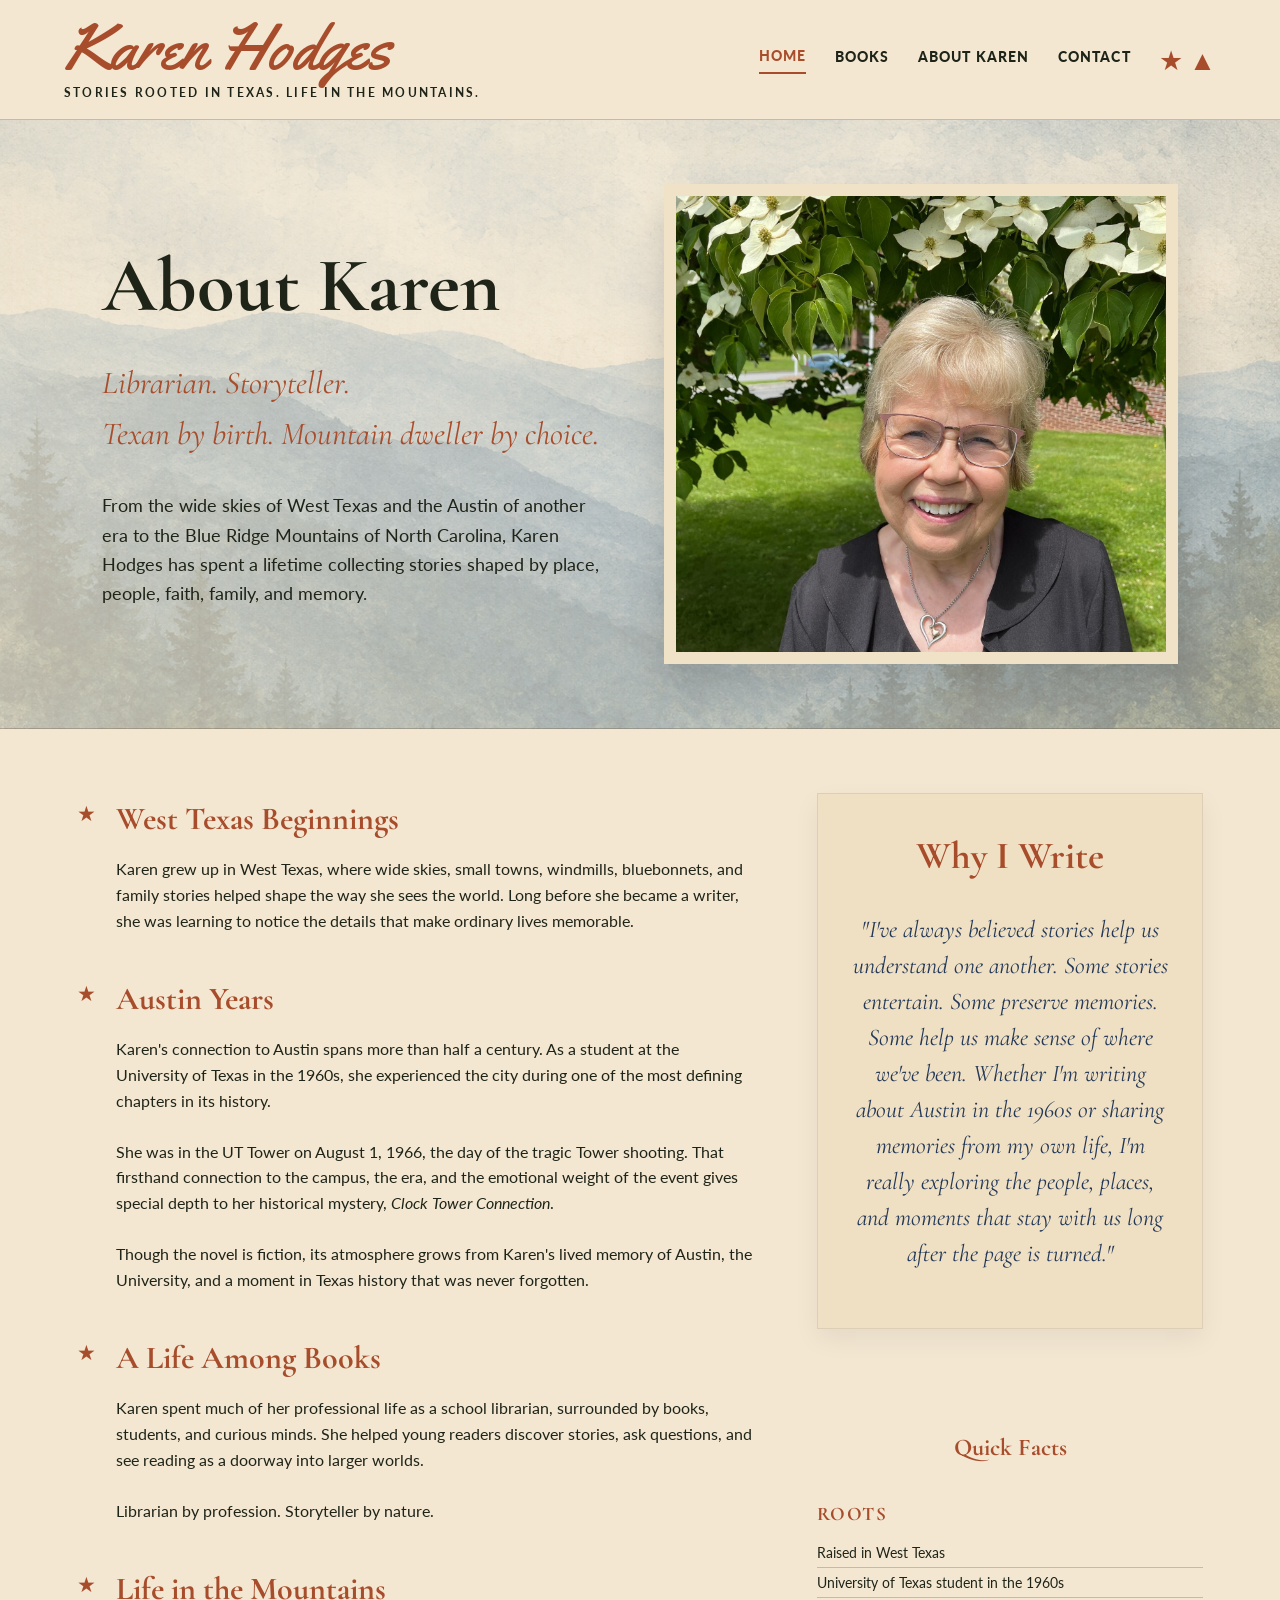
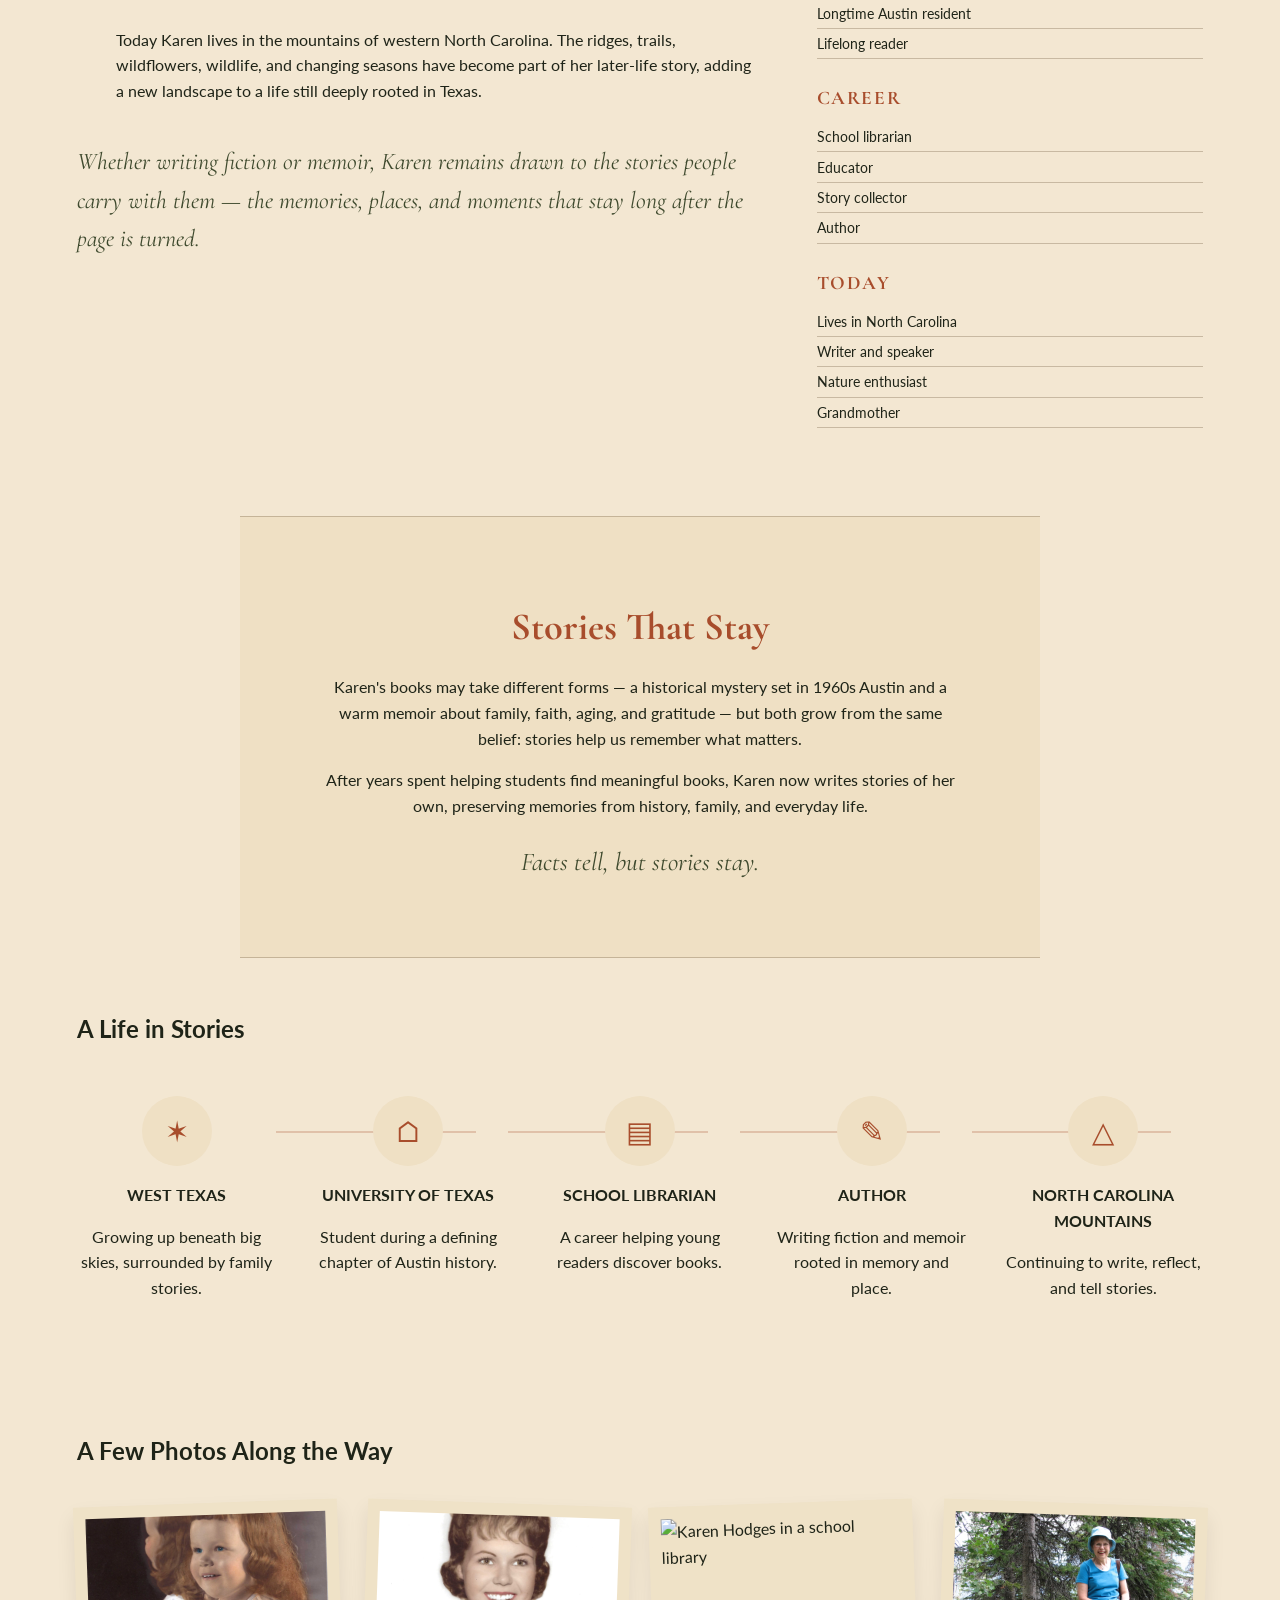
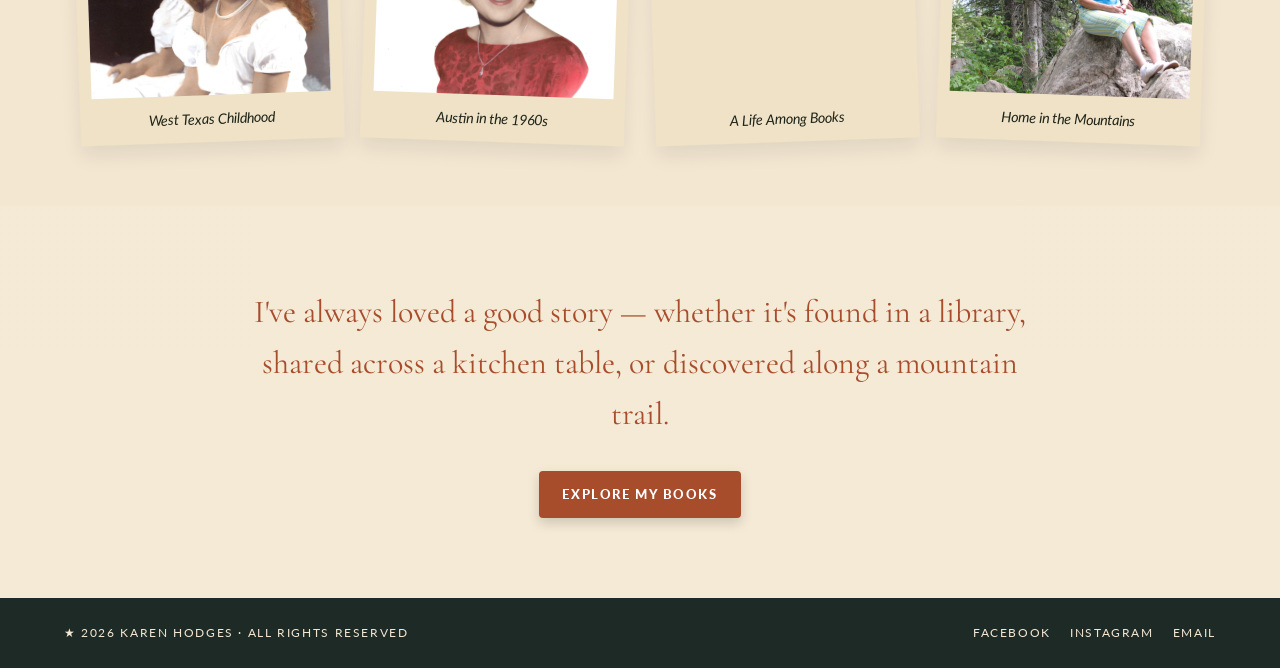
==== About/about.html @ f4497d80 "AddedBooksandWriting" ====
<!DOCTYPE html>
<html lang="en">
<head>
  <meta charset="UTF-8" />
  <meta name="viewport" content="width=device-width, initial-scale=1.0" />
  <title>About Karen | Karen Hodges</title>
  <link rel="stylesheet" href="../css/style.css">
</head>

<body>

  <header class="site-header">
    <div class="brand">
      <a href="../index.html" class="logo">Karen Hodges</a>
      <p class="tagline">Stories rooted in Texas. Life in the mountains.</p>
    </div>


  <button
    class="menu-toggle"
    aria-label="Toggle navigation"
    aria-expanded="false"
  >
    ☰
  </button>

    <nav class="main-nav">
      <a href="https://aikipezman-pixel.github.io/KarenHodgesSite/" class="active">Home</a>
      <a href="#books">Books</a>
      <a href="#about">About Karen</a>
      <a href="#contact">Contact</a>
    

    <div class="header-mark">
      <span class="texas">★</span>
      <span class="mountain">▲</span>
    </div>
    </nav>
  </header>

  <main>

    <!-- HERO -->
    <section class="bio-hero">
      <div class="bio-hero__text">
        <h1>About Karen</h1>
        <p class="bio-hero__subtitle">
          Librarian. Storyteller.<br />
          Texan by birth. Mountain dweller by choice.
        </p>
        <div class="small-rule"></div>
        <p>
          From the wide skies of West Texas and the Austin of another era
          to the Blue Ridge Mountains of North Carolina, Karen Hodges has
          spent a lifetime collecting stories shaped by place, people,
          faith, family, and memory.
        </p>
      </div>

      <img class="bio-hero__image" src="../Assets/KarenHodges.jpg" alt="Karen Hodges smiling in front of white dogwood blossoms" />
    </section>

    <!-- BIO MAIN -->
    <section class="bio-main">

      <div class="bio-story">

        <div class="bio-entry">
          <div class="bio-star">★</div>
          <div>
            <h2>West Texas Beginnings</h2>
            <p>
              Karen grew up in West Texas, where wide skies, small towns,
              windmills, bluebonnets, and family stories helped shape the way
              she sees the world. Long before she became a writer, she was
              learning to notice the details that make ordinary lives memorable.
            </p>
          </div>
        </div>

        <div class="bio-entry">
          <div class="bio-star">★</div>
          <div>
            <h2>Austin Years</h2>
            <p>
              Karen's connection to Austin spans more than half a century.
              As a student at the University of Texas in the 1960s, she
              experienced the city during one of the most defining chapters
              in its history.
            </p>
            <br>
            <p>
              She was in the UT Tower on August 1, 1966, the day of the
              tragic Tower shooting. That firsthand connection to the campus,
              the era, and the emotional weight of the event gives special
              depth to her historical mystery, <em>Clock Tower Connection</em>.
            </p>
            <br />
            <p>
              Though the novel is fiction, its atmosphere grows from Karen's
              lived memory of Austin, the University, and a moment in Texas
              history that was never forgotten.
            </p>
          </div>
        </div>

        <div class="bio-entry">
          <div class="bio-star">★</div>
          <div>
            <h2>A Life Among Books</h2>
            <p>
              Karen spent much of her professional life as a school librarian,
              surrounded by books, students, and curious minds. She helped
              young readers discover stories, ask questions, and see reading
              as a doorway into larger worlds.
            </p>
            <br />
            <p>
              Librarian by profession. Storyteller by nature.
            </p>
          </div>
        </div>

        <div class="bio-entry">
          <div class="bio-star">★</div>
          <div>
            <h2>Life in the Mountains</h2>
            <p>
              Today Karen lives in the mountains of western North Carolina.
              The ridges, trails, wildflowers, wildlife, and changing seasons
              have become part of her later-life story, adding a new landscape
              to a life still deeply rooted in Texas.
            </p>
          </div>
        </div>

        <p class="bio-closing">
          Whether writing fiction or memoir, Karen remains drawn to the
          stories people carry with them — the memories, places, and moments
          that stay long after the page is turned.
        </p>

      </div>

      <aside class="about-sidebar">

        <section class="why-write">
          <h2>Why I Write</h2>
          <blockquote>
            <p>
              "I've always believed stories help us understand one another.
              Some stories entertain. Some preserve memories. Some help us
              make sense of where we've been. Whether I'm writing about
              Austin in the 1960s or sharing memories from my own life,
              I'm really exploring the people, places, and moments that
              stay with us long after the page is turned."
            </p>
          </blockquote>
        </section>

        <section class="quick-facts">
          <h2>Quick Facts</h2>

          <div class="fact-group">
            <h3>Roots</h3>
            <ul>
              <li>Raised in West Texas</li>
              <li>University of Texas student in the 1960s</li>
              <li>Longtime Austin resident</li>
              <li>Lifelong reader</li>
            </ul>
          </div>

          <div class="fact-group">
            <h3>Career</h3>
            <ul>
              <li>School librarian</li>
              <li>Educator</li>
              <li>Story collector</li>
              <li>Author</li>
            </ul>
          </div>

          <div class="fact-group">
            <h3>Today</h3>
            <ul>
              <li>Lives in North Carolina</li>
              <li>Writer and speaker</li>
              <li>Nature enthusiast</li>
              <li>Grandmother</li>
            </ul>
          </div>
        </section>

      </aside>

    </section>

    <!-- STORIES THAT STAY -->
    <section class="stories-stay">
      <h2>Stories That Stay</h2>
      <p>
        Karen's books may take different forms — a historical mystery set
        in 1960s Austin and a warm memoir about family, faith, aging, and
        gratitude — but both grow from the same belief: stories help us
        remember what matters.
      </p>
      <p>
        After years spent helping students find meaningful books, Karen now
        writes stories of her own, preserving memories from history, family,
        and everyday life.
      </p>
      <p class="signature-quote">Facts tell, but stories stay.</p>
    </section>

    <!-- TIMELINE -->
    <section class="timeline">
      <h2>A Life in Stories</h2>

      <div class="timeline-grid">

        <article class="timeline-item">
          <div class="timeline-icon">✶</div>
          <h3>West Texas</h3>
          <p>Growing up beneath big skies, surrounded by family stories.</p>
        </article>

        <article class="timeline-item">
          <div class="timeline-icon">⌂</div>
          <h3>University of Texas</h3>
          <p>Student during a defining chapter of Austin history.</p>
        </article>

        <article class="timeline-item">
          <div class="timeline-icon">▤</div>
          <h3>School Librarian</h3>
          <p>A career helping young readers discover books.</p>
        </article>

        <article class="timeline-item">
          <div class="timeline-icon">✎</div>
          <h3>Author</h3>
          <p>Writing fiction and memoir rooted in memory and place.</p>
        </article>

        <article class="timeline-item">
          <div class="timeline-icon">△</div>
          <h3>North Carolina Mountains</h3>
          <p>Continuing to write, reflect, and tell stories.</p>
        </article>

      </div>
    </section>

    <!-- PHOTO GALLERY -->
    <section class="photo-strip">
      <h2>A Few Photos Along the Way</h2>

      <div class="photo-grid">

        <figure>
          <img src="../Assets/Karen_as_a_Toddler_around_3.jpg" alt="Karen Hodges as a child in Texas" />
          <figcaption>West Texas Childhood</figcaption>
        </figure>

        <figure>
          <img src="../Assets/Karens_Portrat_around_16_scanned_no_frame.JPG" alt="Karen Hodges during her Austin years" />
          <figcaption>Austin in the 1960s</figcaption>
        </figure>

        <figure>
          <img src="images/karen-library.jpg" alt="Karen Hodges in a school library" />
          <figcaption>A Life Among Books</figcaption>
        </figure>

        <figure>
          <img src="../Assets/Steamboat_07_Gondola_Trail_Karen_2756.JPG" alt="Karen Hodges in the North Carolina mountains" />
          <figcaption>Home in the Mountains</figcaption>
        </figure>

      </div>
    </section>

    <!-- CTA -->
    <section class="bio-cta">
      <p>
        I've always loved a good story — whether it's found in a library,
        shared across a kitchen table, or discovered along a mountain trail.
      </p>
      <a href="../books.html" class="btn btn-rust">Explore My Books</a>
    </section>

  </main>

  <footer class="site-footer">
    <p>★ 2026 Karen Hodges · All Rights Reserved</p>
    <div class="footer-links">
      <a href="#" aria-label="Facebook">Facebook</a>
      <a href="#" aria-label="Instagram">Instagram</a>
      <a href="mailto:hello@example.com" aria-label="Email Karen">Email</a>
    </div>
  </footer>

</body>
</html>
---- css/style.css ----
@import url("https://fonts.googleapis.com/css2?family=Cormorant+Garamond:wght@600;700&family=Lato:wght@400;700;900&family=Yellowtail&display=swap");

:root {
  --cream: #f3e7d2;
  --paper: #efe0c4;
  --ink: #1f2418;
  --rust: #a84d2c;
  --green: #3f4a2e;
  --sage: #c6bea2;
  --blue: #243857;
  --line: rgba(88, 65, 39, 0.28);
}

* {
  box-sizing: border-box;
}

body {
  margin: 0;
  font-family: "Lato", sans-serif;
  color: var(--ink);
  background: var(--cream);
  line-height: 1.6;
}

img {
  max-width: 100%;
  display: block;
}

a {
  color: inherit;
}

.site-header {
  display: flex;
  justify-content: space-between;
  align-items: center;
  gap: 2rem;
  padding: 1rem 5%;
  background: var(--cream);
  border-bottom: 1px solid var(--line);
}

.logo {
  font-family: "Yellowtail", cursive;
  font-size: clamp(2.6rem, 5vw, 4.5rem);
  color: var(--rust);
  text-decoration: none;
  line-height: 1;
}

.brand p {
  margin: 0.2rem 0 0;
  font-size: 0.78rem;
  text-transform: uppercase;
  letter-spacing: 0.18em;
  font-weight: 700;
}

.main-nav {
  display: flex;
  gap: 1.8rem;
  align-items: center;
}

.main-nav a {
  text-decoration: none;
  text-transform: uppercase;
  font-size: 0.86rem;
  font-weight: 900;
  letter-spacing: 0.08em;
  padding-bottom: 0.35rem;
}

.main-nav a:hover,
.main-nav .active {
  color: var(--rust);
  border-bottom: 2px solid var(--rust);
}

.header-mark {
  display: flex;
  align-items: center;
  gap: 0.35rem;
  color: var(--rust);
  font-size: 1.7rem;
}

/* Hero */

.hero {
  display: grid;
  grid-template-columns: 0.85fr 1.35fr;
  align-items: center;
  min-height: 520px;
  padding: 3rem 5%;
  background:
    linear-gradient(90deg, rgba(243, 231, 210, 0.98), rgba(243, 231, 210, 0.35)),
    url("assets/ut-tower.jpg");
  background-size: cover;
  background-position: center;
  border-bottom: 1px solid var(--line);
  overflow: hidden;
}

.hero-text {
  max-width: 560px;
  position: relative;
  z-index: 2;
}

.hero h1 {
  margin: 0 0 1.1rem;
  font-family: "Cormorant Garamond", serif;
  font-size: clamp(3rem, 5.3vw, 5.4rem);
  line-height: 0.95;
  color: var(--blue);
}

.hero h1::after {
  content: "★";
  display: block;
  width: 260px;
  margin-top: 1rem;
  color: var(--rust);
  font-size: 1rem;
  letter-spacing: 1.8rem;
  border-top: 2px solid var(--rust);
}

.hero p {
  max-width: 480px;
  font-size: 1.1rem;
  font-weight: 700;
}

.btn {
  display: inline-block;
  padding: 0.8rem 1.45rem;
  border: 0;
  border-radius: 4px;
  text-decoration: none;
  text-transform: uppercase;
  letter-spacing: 0.12em;
  font-size: 0.82rem;
  font-weight: 900;
  color: #fff;
  cursor: pointer;
  box-shadow: 0 5px 12px rgba(0, 0, 0, 0.16);
}

.btn-rust {
  background: var(--rust);
}

.btn-green {
  background: var(--green);
}

.hero-art {
  position: relative;
  min-height: 420px;
}

.hero-main-img {
  height: 100%;
  object-fit: cover;
  border-radius: 2px;
  opacity: 0.88;
  box-shadow: 0 14px 32px rgba(0, 0, 0, 0.22);
}

.photo-card {
  position: absolute;
  width: 33%;
  border: 8px solid #ead8b8;
  background: #ead8b8;
  box-shadow: 0 16px 26px rgba(0, 0, 0, 0.28);
}

.austin-card {
  right: 8%;
  top: 35%;
  transform: rotate(4deg);
}

.mountain-card {
  right: -2%;
  bottom: -5%;
  transform: rotate(-5deg);
}

/* Books */

.books-section {
  padding: 1.4rem 5% 1.8rem;
  background: rgba(255, 249, 236, 0.7);
}

.section-title {
  display: grid;
  grid-template-columns: 1fr auto 1fr;
  gap: 1rem;
  align-items: center;
  margin-bottom: 1.3rem;
}

.section-title span {
  height: 1px;
  background: var(--line);
}

.section-title h2 {
  margin: 0;
  font-family: "Yellowtail", cursive;
  font-size: clamp(1.9rem, 3vw, 2.8rem);
  font-weight: 400;
  color: var(--blue);
  text-align: center;
}

.books-grid {
  display: grid;
  grid-template-columns: 1fr auto 1fr;
  gap: 3rem;
  align-items: center;
}

.book-card {
  display: grid;
  grid-template-columns: 190px 1fr;
  gap: 2rem;
  align-items: center;
}

.book-cover {
  width: 190px;
  box-shadow: 0 18px 28px rgba(0, 0, 0, 0.3);
}

.book-copy h3,
.about-card h2,
.contact-card h2 {
  margin: 0;
  font-family: "Cormorant Garamond", serif;
  font-size: 2rem;
  line-height: 1;
  color: var(--rust);
  text-transform: uppercase;
}

.subtitle {
  margin: 0.4rem 0 0.7rem;
  text-transform: uppercase;
  letter-spacing: 0.12em;
  font-size: 0.82rem;
  font-weight: 900;
  color: var(--blue);
}

.center-star {
  min-height: 180px;
  display: grid;
  place-items: center;
  color: var(--rust);
  font-size: 2rem;
  border-left: 1px dotted var(--rust);
}

/* Lower panel */

.lower-panel {
  display: grid;
  grid-template-columns: 1.45fr 0.7fr 1fr;
  gap: 2.5rem;
  align-items: center;
  padding: 1.4rem 5% 1.8rem;
  background:
    linear-gradient(rgba(198, 190, 162, 0.82), rgba(198, 190, 162, 0.82)),
    url(../Assets/blue-ridge-texture.png);
  background-size: cover;
  background-position: center;
  border-top: 1px solid var(--line);
}

.about-card {
  display: grid;
  grid-template-columns: 230px 1fr;
  gap: 1.7rem;
  align-items: center;
}

.about-card img {
  border: 8px solid #ead8b8;
  transform: rotate(-4deg);
  box-shadow: 0 14px 24px rgba(0, 0, 0, 0.24);
}

blockquote {
  margin: 0;
  font-family: "Yellowtail", cursive;
  font-size: clamp(2.1rem, 4vw, 3rem);
  line-height: 1.15;
  color: var(--blue);
  text-align: center;
}

.contact-card {
  padding-left: 2.2rem;
  border-left: 1px dotted rgba(80, 63, 42, 0.55);
}

.contact-card form {
  display: flex;
  gap: 0.7rem;
  margin-top: 1rem;
}

.contact-card input {
  width: 100%;
  padding: 0.82rem;
  border: 1px solid var(--line);
  background: #f8efdf;
  font: inherit;
}

.site-footer {
  display: flex;
  justify-content: space-between;
  align-items: center;
  gap: 1rem;
  padding: 0.8rem 5%;
  background: #1d2a25;
  color: var(--cream);
  font-size: 0.78rem;
  letter-spacing: 0.13em;
  text-transform: uppercase;
}

.footer-links {
  display: flex;
  gap: 1.2rem;
}

.footer-links a {
  color: var(--cream);
  text-decoration: none;
}

.sr-only {
  position: absolute;
  left: -9999px;
}

.about-sidebar {
  display: flex;
  flex-direction: column;
  gap: 2rem;
}

.stories-stay {
  padding: 3rem 6%;
  background: var(--paper);
  border-top: 1px solid var(--line);
  border-bottom: 1px solid var(--line);
  text-align: center;
  max-width: 800px;
  margin: 0 auto;
}

.stories-stay h2 {
  font-family: "Cormorant Garamond", serif;
  font-size: 2.4rem;
  color: var(--rust);
  margin-bottom: 1rem;
}

.signature-quote {
  font-family: "Cormorant Garamond", serif;
  font-size: 1.6rem;
  font-style: italic;
  color: var(--green);
  margin-top: 1.5rem;
}

.fact-group {
  margin-bottom: 1.5rem;
}

.fact-group h3 {
  font-family: "Cormorant Garamond", serif;
  font-size: 1.2rem;
  color: var(--rust);
  margin-bottom: 0.5rem;
  text-transform: uppercase;
  letter-spacing: 0.08em;
}

.fact-group ul {
  list-style: none;
  padding: 0;
  margin: 0;
}

.fact-group li {
  font-size: 0.9rem;
  padding: 0.2rem 0;
  border-bottom: 1px solid var(--line);
}

/* Tablet */

@media (max-width: 1024px) {
  .site-header {
    flex-wrap: wrap;
    justify-content: center;
    text-align: center;
  }

  .brand {
    width: 100%;
  }

  .main-nav {
    flex-wrap: wrap;
    justify-content: center;
    gap: 1.1rem;
  }

  .header-mark {
    display: none;
  }

  .hero {
    grid-template-columns: 1fr;
    gap: 2rem;
    min-height: auto;
    text-align: center;
  }

  .hero-text {
    margin: 0 auto;
  }

  .hero h1::after {
    margin-left: auto;
    margin-right: auto;
  }

  .hero p {
    margin-left: auto;
    margin-right: auto;
  }

  .hero-art {
    min-height: 360px;
  }

  .hero-main-img {
    height: 360px;
  }

  .books-grid {
    grid-template-columns: 1fr;
  }

  .center-star {
    display: none;
  }

  .book-card {
    max-width: 760px;
    margin: 0 auto;
  }

  .lower-panel {
    grid-template-columns: 1fr;
    text-align: center;
  }

  .about-card {
    max-width: 760px;
    margin: 0 auto;
    text-align: left;
  }

  .contact-card {
    border-left: 0;
    padding-left: 0;
    max-width: 560px;
    margin: 0 auto;
  }

  .site-footer {
    flex-direction: column;
    text-align: center;
  }
}

/* Smartphone */

@media (max-width: 640px) {
  .site-header {
    padding: 1rem 6%;
  }

  .logo {
    font-size: 3rem;
  }

  .brand p {
    font-size: 0.65rem;
    letter-spacing: 0.12em;
  }

  .main-nav {
    gap: 0.7rem;
  }

  .main-nav a {
    font-size: 0.75rem;
  }

  .hero {
    padding: 2.2rem 6%;
    background-position: center;
  }

  .hero h1 {
    font-size: clamp(2.6rem, 15vw, 4rem);
  }

  .hero h1::after {
    width: 190px;
    letter-spacing: 1.1rem;
  }

  .hero p {
    font-size: 1rem;
  }

  .hero-art {
    min-height: auto;
  }

  .hero-main-img {
    height: 260px;
  }

  .photo-card {
    position: static;
    width: 82%;
    margin: 1rem auto 0;
    transform: none;
  }

  .section-title {
    grid-template-columns: 1fr;
  }

  .section-title span {
    display: none;
  }

  .books-section,
  .lower-panel {
    padding: 1.6rem 6%;
  }

  .book-card {
    grid-template-columns: 1fr;
    gap: 1rem;
    text-align: center;
  }

  .book-cover {
    margin: 0 auto;
    width: 210px;
  }

  .book-copy h3,
  .about-card h2,
  .contact-card h2 {
    font-size: 1.7rem;
  }

  .about-card {
    grid-template-columns: 1fr;
    text-align: center;
  }

  .about-card img {
    max-width: 260px;
    margin: 0 auto;
    transform: none;
  }

  blockquote {
    font-size: 2.25rem;
  }

  .contact-card form {
    flex-direction: column;
  }

  .contact-card .btn,
  .contact-card input {
    width: 100%;
  }

  .footer-links {
    flex-wrap: wrap;
    justify-content: center;
  }
}

.menu-toggle {
  display: none;
  background: var(--rust);
  color: white;
  border: none;
  padding: 0.75rem 1rem;
  font-size: 1.5rem;
  cursor: pointer;
  border-radius: 4px;
}


/* ========================================
   BIO PAGE
======================================== */

.bio-hero {
  display: grid;
  grid-template-columns: 1fr 1fr;
  align-items: start;
  gap: 3rem;
  padding: 4rem 8%;
  background:
 linear-gradient(
  to right,
  rgba(244,234,214,0.75),
  rgba(244,234,214,0.55)
),
    url("../Assets/blue-ridge-texture.png");
  background-size: cover;
  background-position: center;
  border-bottom: 1px solid var(--line);
}

.bio-hero__text {
  max-width: 620px;
}

.bio-hero h1 {
  font-family: "Cormorant Garamond", serif;
  font-size: clamp(3rem, 6vw, 5rem);
  line-height: 1;
  margin-bottom: 1rem;
}

.bio-hero__subtitle {
  font-family: "Cormorant Garamond", serif;
  font-size: 2rem;
  font-style: italic;
  color: var(--rust);
  margin-bottom: 2rem;
}

.bio-hero__text p:last-child {
  max-width: 520px;
  font-size: 1.15rem;
}

.bio-hero__image {
  width: 100%;
  height: 480px;
  object-fit: cover;
  object-position: center 20%;  /* show Karen's face, not just the top */
  border: 12px solid #efe2c7;
  box-shadow: 0 20px 40px rgba(0,0,0,.15);
  justify-self: stretch;        /* fill the column instead of pinning right */
}

/* ========================================
   MAIN CONTENT
======================================== */

.bio-main {
  display: grid;
  grid-template-columns: 1.4fr .8fr;
  gap: 4rem;

  padding: 4rem 6%;
}

.bio-story {
  position: relative;
}

.bio-entry {
  display: flex;
  gap: 1.25rem;
  margin-bottom: 2.5rem;
}

.bio-star {
  color: var(--rust);
  font-size: 1.3rem;
  margin-top: .2rem;
}

.bio-entry h2 {
  margin-top: 0;
  margin-bottom: .75rem;

  font-family: "Cormorant Garamond", serif;
  font-size: 2rem;
  color: var(--rust);
}

.bio-entry p {
  margin: 0;
}

.bio-closing {
  margin-top: 2rem;

  font-family: "Cormorant Garamond", serif;
  font-size: 1.5rem;
  font-style: italic;

  color: var(--green);
}

/* ========================================
   WHY I WRITE
======================================== */

.why-write {
  padding: 2rem;
  background: var(--paper);

  border: 1px solid rgba(0,0,0,.08);

  box-shadow:
    0 10px 25px rgba(0,0,0,.06);

  margin-bottom: 2rem;
}

.why-write h2 {
  text-align: center;

  font-family: "Cormorant Garamond", serif;
  color: var(--rust);

  margin-top: 0;
  margin-bottom: 1rem;

  font-size: 2.4rem;
}

.why-write blockquote {
  margin: 0;

  font-family: "Cormorant Garamond", serif;
  font-style: italic;

  text-align: center;

  font-size: 1.5rem;
  line-height: 1.5;
}

/* ========================================
   QUICK FACTS
======================================== */

.quick-facts {
  padding-top: 1rem;
}

.quick-facts h2 {
  text-align: center;
  margin-bottom: 2rem;

  font-family: "Cormorant Garamond", serif;
  color: var(--rust);
}

.facts-grid {
  display: grid;
  grid-template-columns: repeat(3, 1fr);
  gap: 1rem;
}

.facts-grid > div {
  text-align: center;
  padding: 1rem;
}

.fact-icon {
  display: block;
  font-size: 2rem;
  color: var(--rust);

  margin-bottom: .75rem;
}

.facts-grid h3 {
  margin-bottom: .75rem;

  text-transform: uppercase;
  letter-spacing: .1em;
  font-size: .9rem;
}

.facts-grid p {
  margin: .3rem 0;
  font-size: .9rem;
}

/* ========================================
   TIMELINE
======================================== */

.timeline {
  padding: 2rem 6% 4rem;
}

.timeline-grid {
  display: grid;
  grid-template-columns: repeat(5, 1fr);
  gap: 2rem;

  margin-top: 3rem;
}

.timeline-item {
  text-align: center;
  position: relative;
}

.timeline-item::after {
  content: "";

  position: absolute;

  top: 35px;
  left: 100%;

  width: 100%;
  height: 2px;

  background: rgba(166,79,47,.25);
}

.timeline-item:last-child::after {
  display: none;
}

.timeline-icon {
  width: 70px;
  height: 70px;

  margin: 0 auto 1rem;

  border-radius: 50%;

  background: var(--paper);

  display: flex;
  justify-content: center;
  align-items: center;

  font-size: 1.8rem;
  color: var(--rust);
}

.timeline-item h3 {
  margin-bottom: .5rem;

  font-size: 1rem;
  text-transform: uppercase;
}

/* ========================================
   PHOTO STRIP
======================================== */

.photo-strip {
  padding: 2rem 6% 4rem;
}

.photo-grid {
  display: grid;
  grid-template-columns: repeat(4, 1fr);
  gap: 1.5rem;

  margin-top: 2rem;
}

.photo-grid figure {
  margin: 0;

  background: #efe2c7;

  padding: .75rem;

  box-shadow:
    0 10px 20px rgba(0,0,0,.08);

  transform: rotate(-2deg);
}

.photo-grid figure:nth-child(even) {
  transform: rotate(2deg);
}

.photo-grid img {
  aspect-ratio: 4 / 3;
  object-fit: cover;
}

.photo-grid figcaption {
  text-align: center;
  margin-top: .75rem;

  font-size: .9rem;
  font-style: italic;
}

/* ========================================
   BIO CTA
======================================== */

.bio-cta {
  padding: 5rem 6%;

  text-align: center;

  background:
    linear-gradient(
      rgba(244,234,214,.92),
      rgba(244,234,214,.92)
    ),
    url("../images/mountain-silhouette.png");

  background-position: bottom;
  background-repeat: no-repeat;
}

.bio-cta p {
  max-width: 800px;

  margin: 0 auto 2rem;

  font-family: "Cormorant Garamond", serif;
  font-size: 2rem;

  color: var(--rust);
}

/* ========================================
   RESPONSIVE
======================================== */

@media (max-width: 950px) {

  .bio-hero,
  .bio-main {
    grid-template-columns: 1fr;
  }

  .bio-hero__image {
    justify-self: center;
  }

  .timeline-grid {
    grid-template-columns: 1fr;
  }

  .timeline-item::after {
    display: none;
  }

  .photo-grid {
    grid-template-columns: repeat(2, 1fr);
  }

  .facts-grid {
    grid-template-columns: 1fr;
  }
}

@media (max-width: 640px) {

  .bio-hero {
    padding: 3rem 7%;
  }

  .bio-main,
  .timeline,
  .photo-strip,
  .bio-cta {
    padding-left: 7%;
    padding-right: 7%;
  }

  .photo-grid {
    grid-template-columns: 1fr;
  }

  .bio-hero__subtitle {
    font-size: 1.5rem;
  }

  .bio-cta p {
    font-size: 1.6rem;
  }
}

/* Tablet + Mobile */

@media (max-width: 1024px) {

  .menu-toggle {
    display: block;
  }

  .main-nav {
    display: none;
    width: 100%;
    flex-direction: column;
    background: var(--paper);
    padding: 1rem 0;
    border-top: 1px solid var(--line);
  }

  .main-nav.show {
    display: flex;
  }

  .main-nav a {
    padding: 0.75rem;
    text-align: center;
    border-bottom: 1px solid rgba(0,0,0,.08);
  }
}

/* ========================================
   BOOKS & WRITING PAGE
   These rules support /writing/index.html
   while retaining the shared site palette,
   typography, header, buttons, and footer.
======================================== */

.writing-page {
  background:
    linear-gradient(rgba(243, 231, 210, 0.96), rgba(243, 231, 210, 0.96)),
    url("../Assets/blue-ridge-texture.png");
  background-size: auto, 900px auto;
}

/* Shared-header compatibility for the writing-page markup */

.writing-page .site-header {
  display: block;
  padding: 0;
}

.site-header__inner {
  width: 100%;
  display: flex;
  justify-content: space-between;
  align-items: center;
  gap: 2rem;
  padding: 1rem 5%;
}

.site-brand {
  display: flex;
  flex-direction: column;
  color: inherit;
  text-decoration: none;
}

.site-brand__name {
  font-family: "Yellowtail", cursive;
  font-size: clamp(2.6rem, 5vw, 4.5rem);
  color: var(--rust);
  line-height: 1;
}

.site-brand__tagline {
  margin-top: 0.25rem;
  font-size: 0.72rem;
  text-transform: uppercase;
  letter-spacing: 0.18em;
  font-weight: 700;
}

.primary-nav ul,
.social-links {
  display: flex;
  align-items: center;
  gap: 1.8rem;
  padding: 0;
  margin: 0;
  list-style: none;
}

.primary-nav a {
  text-decoration: none;
  text-transform: uppercase;
  font-size: 0.86rem;
  font-weight: 900;
  letter-spacing: 0.08em;
  padding-bottom: 0.35rem;
}

.primary-nav a:hover,
.primary-nav a:focus-visible,
.primary-nav .is-current {
  color: var(--rust);
  border-bottom: 2px solid var(--rust);
}

.site-mark {
  display: grid;
  place-items: center;
  width: 48px;
  height: 48px;
  color: var(--rust);
  font-size: 1.8rem;
}

.skip-link {
  position: absolute;
  left: 1rem;
  top: -5rem;
  z-index: 1000;
  padding: 0.8rem 1rem;
  background: var(--green);
  color: #fff;
  text-decoration: none;
}

.skip-link:focus {
  top: 1rem;
}

/* Writing hero */

.writing-hero {
  display: grid;
  grid-template-columns: minmax(320px, 0.9fr) minmax(520px, 1.6fr);
  min-height: 390px;
  overflow: hidden;
  background: rgba(255, 249, 236, 0.6);
  border-bottom: 1px solid var(--line);
}

.writing-hero__content {
  position: relative;
  z-index: 2;
  display: flex;
  flex-direction: column;
  justify-content: center;
  padding: 3.4rem 2rem 3.4rem 5vw;
  background:
    linear-gradient(
      90deg,
      rgba(243, 231, 210, 1) 0%,
      rgba(243, 231, 210, 0.98) 72%,
      rgba(243, 231, 210, 0.72) 100%
    );
}

.writing-hero__content .eyebrow {
  margin: 0;
  font-family: "Cormorant Garamond", serif;
  font-size: clamp(3rem, 5vw, 5.2rem);
  font-weight: 700;
  line-height: 0.95;
  color: var(--green);
  text-transform: none;
  letter-spacing: 0;
}

.writing-hero h1 {
  margin: 0.65rem 0 0;
  font-family: "Yellowtail", cursive;
  font-size: clamp(2rem, 3vw, 3rem);
  font-weight: 400;
  line-height: 1.15;
  color: var(--rust);
}

.writing-hero__intro {
  max-width: 470px;
  margin: 1.2rem 0 0;
  font-size: 1.08rem;
  font-weight: 700;
}

.ornament {
  display: flex;
  align-items: center;
  gap: 0.8rem;
  width: 190px;
  margin-top: 1.2rem;
  color: var(--rust);
}

.ornament span {
  flex: 1;
  height: 1px;
  background: var(--rust);
}

.ornament b {
  font-size: 0.9rem;
}

.writing-hero__collage {
  position: relative;
  min-height: 390px;
  background:
    linear-gradient(rgba(31, 36, 24, 0.08), rgba(31, 36, 24, 0.08)),
    url("../Assets/writing/writing-hero-desk.jpg");
  background-size: cover;
  background-position: center;
}

.writing-hero__collage img {
  position: absolute;
  object-fit: cover;
  border: 7px solid #ead8b8;
  box-shadow: 0 14px 26px rgba(0, 0, 0, 0.24);
}

.writing-hero__manuscript {
  width: 38%;
  height: 74%;
  left: 2%;
  top: 8%;
  transform: rotate(2deg);
}

.writing-hero__mountains {
  width: 28%;
  height: 37%;
  left: 40%;
  top: 4%;
  transform: rotate(3deg);
}

.writing-hero__austin {
  width: 31%;
  height: 38%;
  left: 37%;
  bottom: 5%;
  transform: rotate(-2deg);
}

.writing-hero__books {
  width: 33%;
  height: 76%;
  right: 1%;
  top: 10%;
  object-fit: contain !important;
  border: 0 !important;
  background: transparent;
  box-shadow: none !important;
}

/* Shared writing-page layout */

.section-shell {
  padding-left: 5%;
  padding-right: 5%;
}

.section-heading {
  margin-bottom: 1.3rem;
}

.section-heading--centered {
  text-align: center;
}

.section-heading--split {
  display: flex;
  align-items: baseline;
  gap: 1rem;
}

.section-heading .eyebrow {
  margin: 0;
  font-family: "Cormorant Garamond", serif;
  font-size: clamp(1.7rem, 2.8vw, 2.3rem);
  font-weight: 700;
  line-height: 1;
  color: var(--green);
  text-transform: uppercase;
  letter-spacing: 0.04em;
}

.section-heading h2 {
  margin: 0.15rem 0 0;
  font-family: "Yellowtail", cursive;
  font-size: clamp(1.8rem, 2.8vw, 2.6rem);
  font-weight: 400;
  color: var(--rust);
}

.section-star {
  display: inline-block;
  margin-top: 0.5rem;
  color: var(--rust);
}

.section-action {
  margin-top: 1.5rem;
  text-align: center;
}

.button-row {
  display: flex;
  flex-wrap: wrap;
  gap: 0.75rem;
  margin-top: 1.25rem;
}

.button {
  display: inline-block;
  padding: 0.76rem 1.35rem;
  border: 1px solid transparent;
  border-radius: 2px;
  text-decoration: none;
  text-transform: uppercase;
  letter-spacing: 0.11em;
  font-size: 0.78rem;
  font-weight: 900;
  transition: transform 160ms ease, box-shadow 160ms ease, background 160ms ease;
}

.button:hover,
.button:focus-visible {
  transform: translateY(-2px);
  box-shadow: 0 7px 14px rgba(0, 0, 0, 0.15);
}

.button--primary {
  background: var(--rust);
  color: #fff;
}

.button--outline {
  border-color: var(--rust);
  background: transparent;
  color: var(--rust);
}

.button--green {
  background: var(--green);
  color: #fff;
}

/* Featured books */

.featured-books {
  padding-top: 1.2rem;
  padding-bottom: 2rem;
  background: rgba(255, 249, 236, 0.72);
  border-bottom: 1px solid var(--line);
}

.book-showcase {
  display: grid;
  grid-template-columns: 1fr auto 1fr;
  gap: 2.4rem;
  align-items: stretch;
}

.book-feature {
  display: grid;
  grid-template-columns: minmax(150px, 205px) 1fr;
  gap: 1.7rem;
  align-items: center;
}

.book-feature__cover {
  width: 100%;
  box-shadow: 0 18px 28px rgba(0, 0, 0, 0.26);
}

.book-feature__content h3 {
  margin: 0;
  font-family: "Cormorant Garamond", serif;
  font-size: clamp(2rem, 3.4vw, 3rem);
  line-height: 0.95;
  color: var(--green);
}

.book-feature__genre {
  margin: 0.65rem 0;
  color: var(--rust);
  font-size: 0.82rem;
  font-weight: 900;
  text-transform: uppercase;
  letter-spacing: 0.12em;
}

.book-feature__content > p:last-of-type {
  margin-bottom: 0;
}

.book-divider {
  display: flex;
  flex-direction: column;
  align-items: center;
  color: var(--rust);
}

.book-divider span {
  flex: 1;
  width: 1px;
  border-left: 1px dotted var(--rust);
}

.book-divider b {
  padding: 0.7rem 0;
}

/* Essay cards */

.essay-section {
  padding-top: 1.8rem;
  padding-bottom: 2.2rem;
  background: rgba(243, 231, 210, 0.94);
}

.essay-grid {
  display: grid;
  grid-template-columns: repeat(6, minmax(0, 1fr));
  gap: 1rem;
}

.essay-card {
  min-width: 0;
  background: var(--paper);
  border: 1px solid rgba(88, 65, 39, 0.2);
  box-shadow: 0 10px 18px rgba(65, 45, 28, 0.1);
  transform: rotate(-0.8deg);
  transition: transform 160ms ease, box-shadow 160ms ease;
}

.essay-card:nth-child(even) {
  transform: rotate(0.8deg);
}

.essay-card:hover,
.essay-card:focus-within {
  transform: translateY(-4px) rotate(0);
  box-shadow: 0 15px 24px rgba(65, 45, 28, 0.16);
}

.essay-card > a {
  display: block;
  height: 100%;
  text-decoration: none;
}

.essay-card img {
  width: calc(100% - 1rem);
  margin: 0.5rem;
  aspect-ratio: 4 / 3;
  object-fit: cover;
  filter: sepia(0.15) saturate(0.85);
}

.essay-card__body {
  padding: 0.55rem 0.85rem 1rem;
  text-align: center;
}

.essay-card h3 {
  margin: 0;
  font-family: "Cormorant Garamond", serif;
  font-size: 1.35rem;
  line-height: 1.05;
}

.essay-card p {
  margin: 0.7rem 0 1rem;
  font-size: 0.87rem;
  line-height: 1.45;
}

.text-link {
  color: var(--rust);
  text-decoration: none;
  text-transform: uppercase;
  letter-spacing: 0.08em;
  font-size: 0.76rem;
  font-weight: 900;
}

/* Story process */

.writing-process {
  display: grid;
  grid-template-columns: minmax(190px, 0.8fr) 3fr;
  gap: 2rem;
  align-items: center;
  margin: 0 5% 2.2rem;
  padding: 1.6rem 2rem;
  background:
    linear-gradient(rgba(239, 224, 196, 0.95), rgba(239, 224, 196, 0.95)),
    url("../Assets/blue-ridge-texture.png");
  background-size: cover;
  border: 1px solid rgba(88, 65, 39, 0.2);
  box-shadow: 0 9px 20px rgba(65, 45, 28, 0.08);
}

.writing-process__intro h2 {
  margin: 0;
  font-family: "Cormorant Garamond", serif;
  font-size: 2rem;
  line-height: 1;
  color: var(--green);
  text-transform: uppercase;
}

.writing-process__intro p {
  margin-bottom: 0;
}

.writing-process__steps {
  display: grid;
  grid-template-columns: repeat(6, 1fr);
  gap: 0;
  padding: 0;
  margin: 0;
  list-style: none;
}

.writing-process__steps li {
  position: relative;
  padding: 0 0.75rem;
  text-align: center;
}

.writing-process__steps li:not(:last-child)::after {
  content: "";
  position: absolute;
  top: 30px;
  left: 75%;
  width: 50%;
  border-top: 2px dotted rgba(168, 77, 44, 0.5);
}

.process-icon {
  width: 62px;
  height: 62px;
  display: grid;
  place-items: center;
  margin: 0 auto 0.65rem;
  border-radius: 50%;
  background: var(--sage);
  border: 1px solid rgba(88, 65, 39, 0.2);
  color: var(--green);
  font-size: 1.7rem;
}

.writing-process__steps h3 {
  margin: 0;
  color: var(--green);
  font-size: 0.8rem;
  text-transform: uppercase;
  letter-spacing: 0.07em;
}

.writing-process__steps p {
  margin: 0.45rem 0 0;
  font-size: 0.8rem;
  line-height: 1.35;
}

/* Favorite passages */

.passage-section {
  padding-bottom: 2.4rem;
}

.passage-grid {
  display: grid;
  grid-template-columns: 1fr minmax(180px, 0.48fr) 1fr;
  gap: 1.2rem;
  align-items: stretch;
}

.passage-card {
  padding: 1.6rem;
  background: var(--paper);
  border: 1px solid rgba(88, 65, 39, 0.2);
  box-shadow: 0 10px 18px rgba(65, 45, 28, 0.08);
}

.passage-card h2 {
  margin: 0 0 0.8rem;
  font-family: "Yellowtail", cursive;
  font-size: 2rem;
  font-weight: 400;
  color: var(--rust);
}

.writing-page .passage-card blockquote {
  margin: 0 0 1rem;
  font-family: "Cormorant Garamond", serif;
  font-size: 1.18rem;
  line-height: 1.45;
  color: var(--ink);
  text-align: left;
}

.passage-card blockquote p {
  margin-top: 0;
}

.passage-card blockquote footer {
  font-family: "Lato", sans-serif;
  font-size: 0.82rem;
  font-style: italic;
  color: var(--green);
}

.passage-photo {
  padding: 0.55rem;
  background: #ead8b8;
  box-shadow: 0 13px 22px rgba(0, 0, 0, 0.17);
  transform: rotate(-1.5deg);
}

.passage-photo img {
  width: 100%;
  height: 100%;
  min-height: 230px;
  object-fit: cover;
  filter: sepia(0.35) saturate(0.75);
}

/* Notebook cards */

.notebook-section {
  padding-top: 1.3rem;
  padding-bottom: 2.5rem;
  background:
    linear-gradient(
      to bottom,
      rgba(243, 231, 210, 0.95) 0%,
      rgba(243, 231, 210, 0.92) 58%,
      rgba(63, 74, 46, 0.12) 100%
    ),
    url("../Assets/blue-ridge-texture.png");
  background-size: cover;
  background-position: center bottom;
}

.notebook-grid {
  display: grid;
  grid-template-columns: repeat(4, 1fr);
  gap: 1.2rem;
}

.notebook-card {
  position: relative;
  padding: 1.1rem 1.15rem 1rem;
  background:
    repeating-linear-gradient(
      to bottom,
      rgba(239, 224, 196, 0.97) 0,
      rgba(239, 224, 196, 0.97) 31px,
      rgba(88, 65, 39, 0.16) 32px
    );
  border: 1px solid rgba(88, 65, 39, 0.22);
  box-shadow: 0 9px 15px rgba(65, 45, 28, 0.11);
  transform: rotate(-0.8deg);
}

.notebook-card:nth-child(even) {
  transform: rotate(0.8deg);
}

.notebook-card time {
  display: block;
  margin-bottom: 0.7rem;
  color: var(--rust);
  font-size: 0.72rem;
  font-weight: 900;
  text-transform: uppercase;
  letter-spacing: 0.08em;
}

.notebook-card h3 {
  margin: 0 0 0.45rem;
  font-family: "Yellowtail", cursive;
  font-size: 1.6rem;
  font-weight: 400;
  line-height: 1;
  color: var(--ink);
}

.notebook-card p {
  min-height: 4.8rem;
  margin: 0 0 0.8rem;
  font-size: 0.88rem;
  line-height: 1.55;
}

/* Writing-page footer compatibility */

.writing-page .site-footer {
  display: block;
  padding: 0;
}

.site-footer__inner {
  display: flex;
  justify-content: space-between;
  align-items: center;
  gap: 1rem;
  padding: 0.8rem 5%;
}

.site-footer__inner p {
  margin: 0;
}

.social-links {
  gap: 1rem;
}

.social-links a {
  color: var(--cream);
  text-decoration: none;
  font-size: 1.1rem;
}

/* Writing page: tablet */

@media (max-width: 1100px) {
  .writing-hero {
    grid-template-columns: 0.9fr 1.1fr;
  }

  .essay-grid {
    grid-template-columns: repeat(3, 1fr);
  }

  .writing-process {
    grid-template-columns: 1fr;
  }

  .writing-process__steps {
    grid-template-columns: repeat(3, 1fr);
    row-gap: 1.6rem;
  }

  .writing-process__steps li::after {
    display: none;
  }
}

@media (max-width: 1024px) {
  .site-header__inner {
    flex-wrap: wrap;
    justify-content: center;
    text-align: center;
  }

  .site-brand {
    width: 100%;
    align-items: center;
  }

  .site-mark {
    display: none;
  }

  .writing-page .menu-toggle {
    display: block;
  }

  .primary-nav {
    display: none;
    width: 100%;
  }

  .primary-nav.show {
    display: block;
  }

  .primary-nav ul {
    flex-direction: column;
    gap: 0;
    padding: 0.75rem 0;
    background: var(--paper);
    border-top: 1px solid var(--line);
  }

  .primary-nav li {
    width: 100%;
  }

  .primary-nav a {
    display: block;
    padding: 0.7rem;
    border-bottom: 1px solid rgba(0, 0, 0, 0.08);
  }

  .writing-hero {
    grid-template-columns: 1fr;
  }

  .writing-hero__content {
    align-items: center;
    padding: 3rem 7%;
    text-align: center;
  }

  .writing-hero__intro {
    margin-left: auto;
    margin-right: auto;
  }

  .ornament {
    margin-left: auto;
    margin-right: auto;
  }

  .writing-hero__collage {
    min-height: 340px;
  }

  .book-showcase {
    grid-template-columns: 1fr;
  }

  .book-divider {
    display: none;
  }

  .book-feature {
    max-width: 800px;
    margin: 0 auto;
  }

  .passage-grid {
    grid-template-columns: 1fr 1fr;
  }

  .passage-photo {
    display: none;
  }
}

/* Writing page: mobile */

@media (max-width: 700px) {
  .site-header__inner {
    padding-left: 6%;
    padding-right: 6%;
  }

  .site-brand__name {
    font-size: 3rem;
  }

  .site-brand__tagline {
    font-size: 0.64rem;
    letter-spacing: 0.12em;
  }

  .writing-hero__collage {
    min-height: 270px;
  }

  .writing-hero__manuscript {
    width: 50%;
    height: 75%;
  }

  .writing-hero__mountains {
    width: 39%;
    left: 52%;
  }

  .writing-hero__austin {
    width: 42%;
    left: 47%;
  }

  .writing-hero__books {
    display: none;
  }

  .section-shell {
    padding-left: 6%;
    padding-right: 6%;
  }

  .book-feature {
    grid-template-columns: 1fr;
    text-align: center;
  }

  .book-feature__cover-wrap {
    max-width: 220px;
    margin: 0 auto;
  }

  .button-row {
    justify-content: center;
  }

  .essay-grid {
    grid-template-columns: repeat(2, 1fr);
  }

  .writing-process {
    margin-left: 6%;
    margin-right: 6%;
    padding: 1.4rem;
  }

  .writing-process__intro {
    text-align: center;
  }

  .writing-process__steps {
    grid-template-columns: repeat(2, 1fr);
  }

  .passage-grid,
  .notebook-grid {
    grid-template-columns: 1fr;
  }

  .notebook-card p {
    min-height: auto;
  }

  .site-footer__inner {
    flex-direction: column;
    text-align: center;
  }
}

@media (max-width: 430px) {
  .essay-grid,
  .writing-process__steps {
    grid-template-columns: 1fr;
  }

  .writing-hero__collage {
    min-height: 235px;
  }

  .writing-hero__manuscript {
    width: 58%;
  }

  .writing-hero__mountains {
    width: 42%;
    left: 56%;
  }

  .writing-hero__austin {
    width: 46%;
    left: 50%;
  }
}

/* ========================================
   WRITING COLLECTIONS
   Published work and behind-the-scenes
   reflections displayed side-by-side.
======================================== */

.writing-collections {
  padding-top: 2.4rem;
  padding-bottom: 2.6rem;
  background: rgba(243, 231, 210, 0.94);
  border-bottom: 1px solid var(--line);
}

.writing-collections > .section-heading {
  max-width: 760px;
  margin-left: auto;
  margin-right: auto;
  margin-bottom: 2rem;
}

.writing-collections__grid {
  display: grid;
  grid-template-columns: minmax(0, 1.35fr) minmax(320px, 0.85fr);
  gap: 2.5rem;
  align-items: start;
}

.writing-column {
  min-width: 0;
}

.writing-column--notebook {
  padding-left: 2.5rem;
  border-left: 1px dotted rgba(168, 77, 44, 0.55);
}

.writing-column__header {
  margin-bottom: 1.4rem;
}

.writing-column__header .eyebrow {
  margin: 0;
  font-family: "Cormorant Garamond", serif;
  color: var(--green);
  font-size: 1.15rem;
  font-weight: 700;
  text-transform: uppercase;
  letter-spacing: 0.08em;
}

.writing-column__header h3 {
  margin: 0.15rem 0 0.55rem;
  font-family: "Yellowtail", cursive;
  color: var(--rust);
  font-size: clamp(2rem, 3vw, 2.8rem);
  font-weight: 400;
  line-height: 1;
}

.writing-column__header > p:last-child {
  max-width: 620px;
  margin: 0;
  font-size: 0.96rem;
}

/* The published column uses two substantial cards rather than
   the six-card homepage-style grid. */

.essay-grid--compact {
  grid-template-columns: repeat(2, minmax(0, 1fr));
  gap: 1.35rem;
}

.essay-grid--compact .essay-card {
  display: flex;
  height: 100%;
}

.essay-grid--compact .essay-card > a {
  display: flex;
  flex-direction: column;
  width: 100%;
}

.essay-grid--compact .essay-card img {
  aspect-ratio: 16 / 10;
}

.essay-grid--compact .essay-card__body {
  display: flex;
  flex-direction: column;
  flex: 1;
  padding: 0.75rem 1rem 1.1rem;
}

.essay-grid--compact .essay-card h4 {
  margin: 0;
  font-family: "Cormorant Garamond", serif;
  font-size: 1.65rem;
  line-height: 1.05;
  color: var(--ink);
}

.essay-grid--compact .essay-card p {
  margin: 0.8rem 0 1.1rem;
}

.essay-grid--compact .essay-card .text-link {
  margin-top: auto;
}

/* Notebook reflections retain the lined-card treatment but stack
   vertically so the right column reads as a writer's notebook. */

.notebook-grid--stacked {
  grid-template-columns: 1fr;
  gap: 1.25rem;
}

.notebook-grid--stacked .notebook-card {
  min-height: 190px;
  padding: 1.35rem 1.4rem 1.2rem;
}

.notebook-grid--stacked .notebook-card h4 {
  margin: 0 0 0.75rem;
  font-family: "Yellowtail", cursive;
  font-size: 1.85rem;
  font-weight: 400;
  line-height: 1.05;
  color: var(--ink);
}

.notebook-grid--stacked .notebook-card cite {
  font-family: "Cormorant Garamond", serif;
  font-style: italic;
}

.notebook-grid--stacked .notebook-card p {
  min-height: 0;
  margin: 0 0 1rem;
  font-size: 0.94rem;
  line-height: 1.55;
}

/* Writing collections: tablet */

@media (max-width: 1000px) {
  .writing-collections__grid {
    grid-template-columns: 1fr;
    gap: 2.2rem;
  }

  .writing-column--notebook {
    padding-top: 2rem;
    padding-left: 0;
    border-top: 1px dotted rgba(168, 77, 44, 0.55);
    border-left: 0;
  }

  .notebook-grid--stacked {
    grid-template-columns: repeat(2, minmax(0, 1fr));
  }
}

/* Writing collections: mobile */

@media (max-width: 700px) {
  .writing-collections {
    padding-top: 2rem;
    padding-bottom: 2.2rem;
  }

  .writing-collections__grid,
  .essay-grid--compact,
  .notebook-grid--stacked {
    grid-template-columns: 1fr;
  }

  .writing-column__header {
    text-align: center;
  }

  .writing-column__header > p:last-child {
    margin-left: auto;
    margin-right: auto;
  }

  .essay-grid--compact .essay-card img {
    aspect-ratio: 4 / 3;
  }

  .notebook-grid--stacked .notebook-card {
    min-height: auto;
  }
}
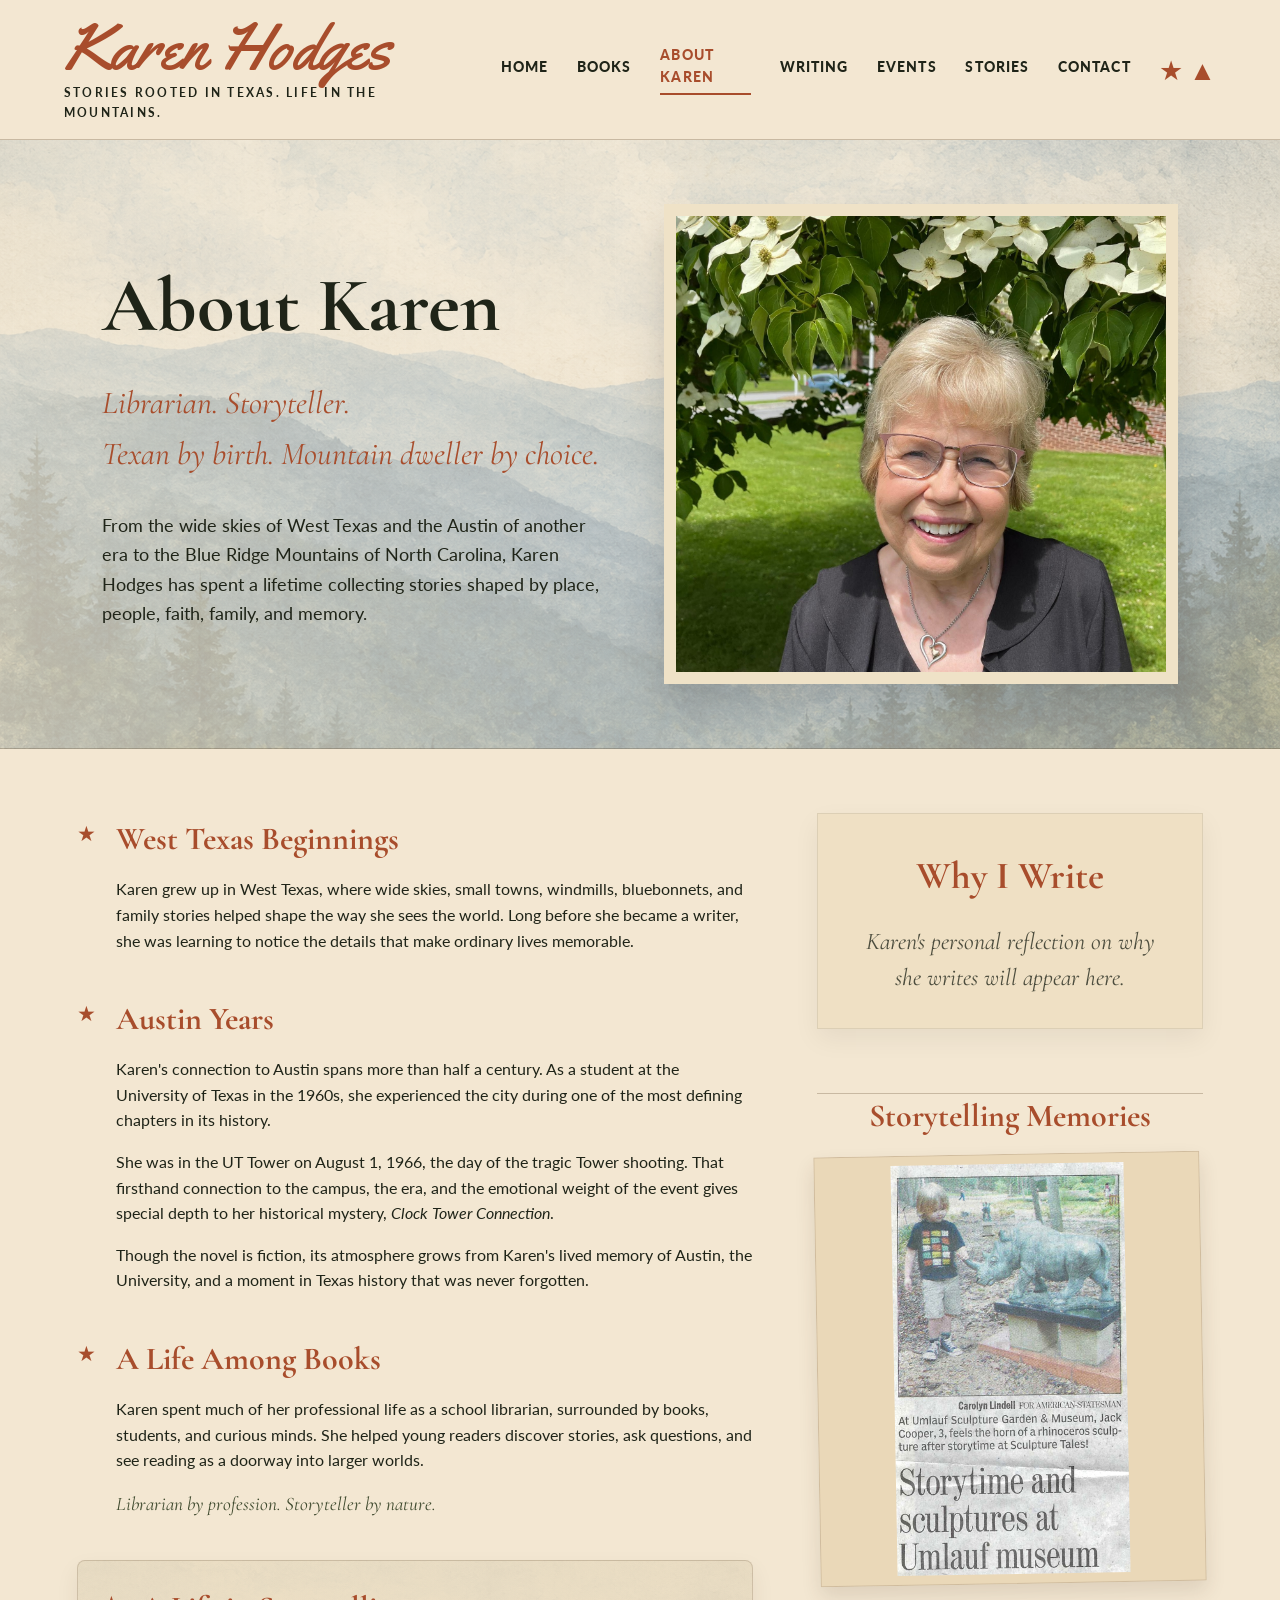
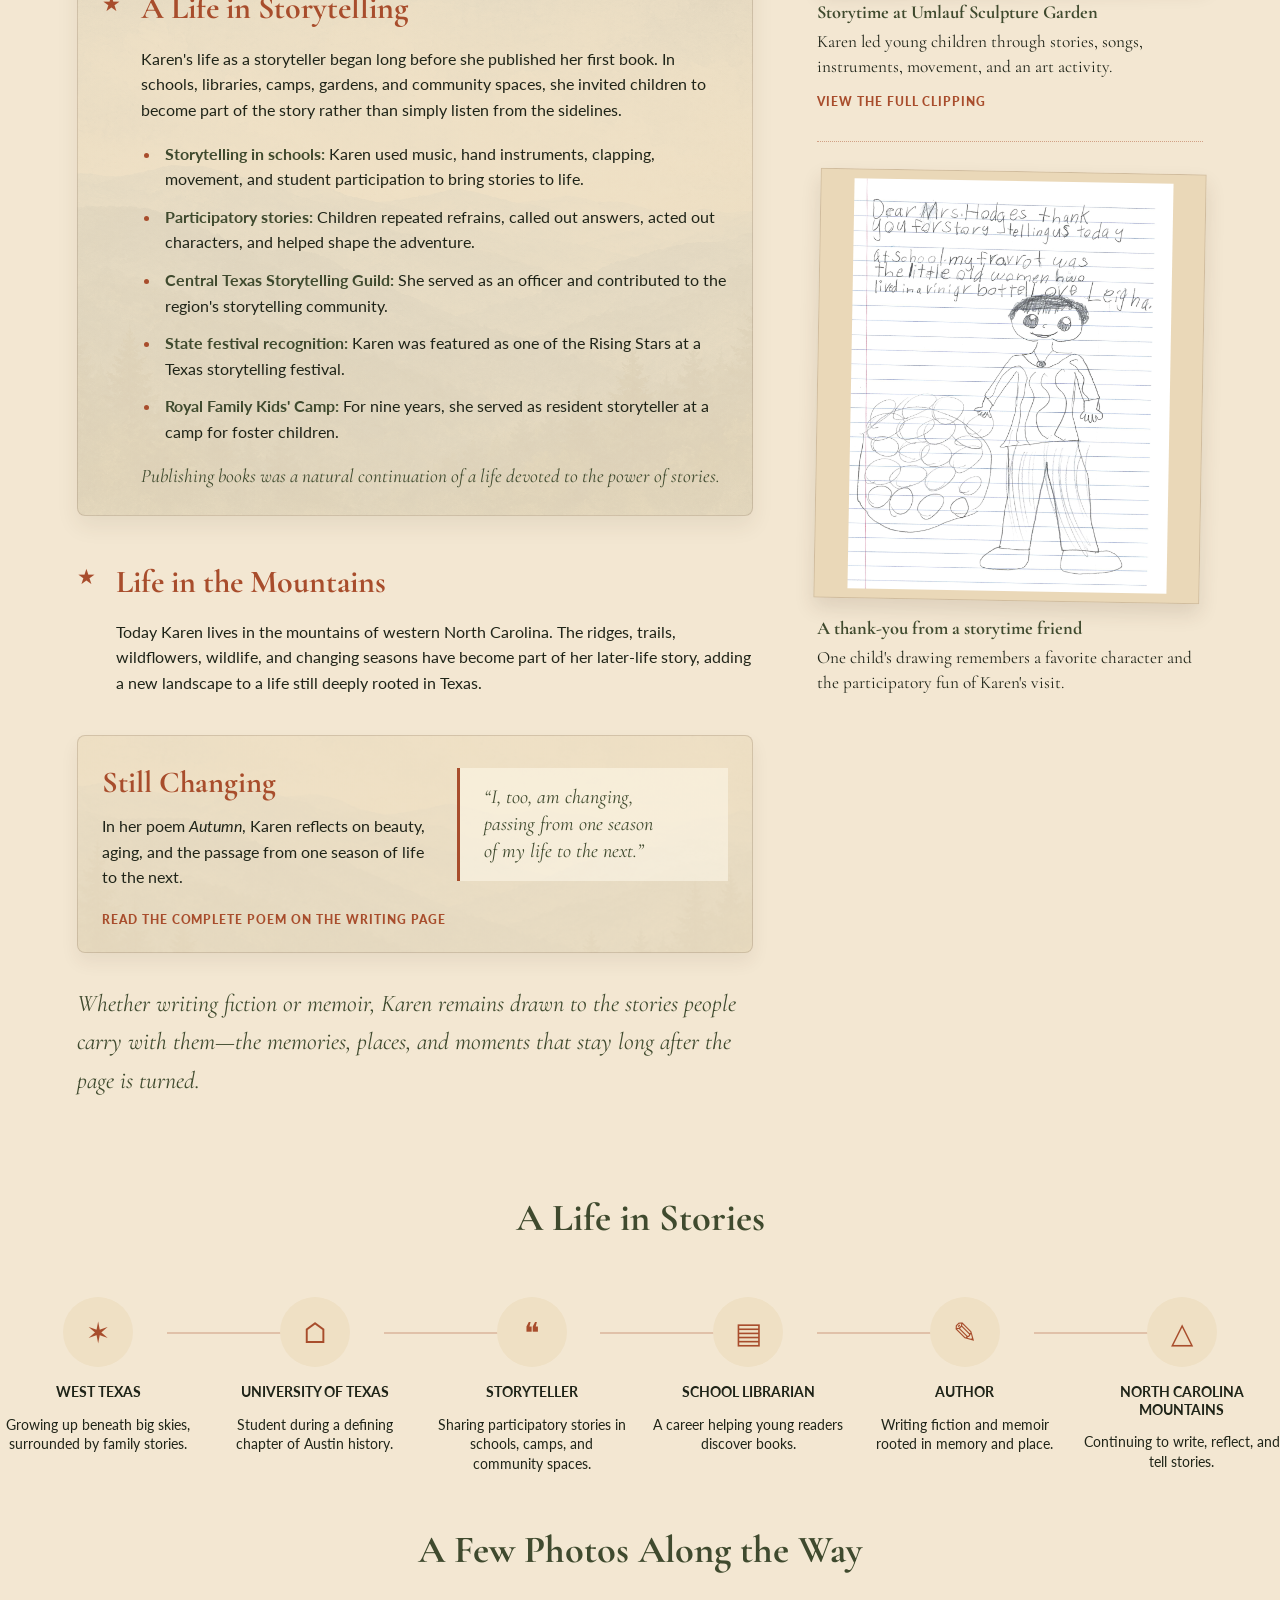
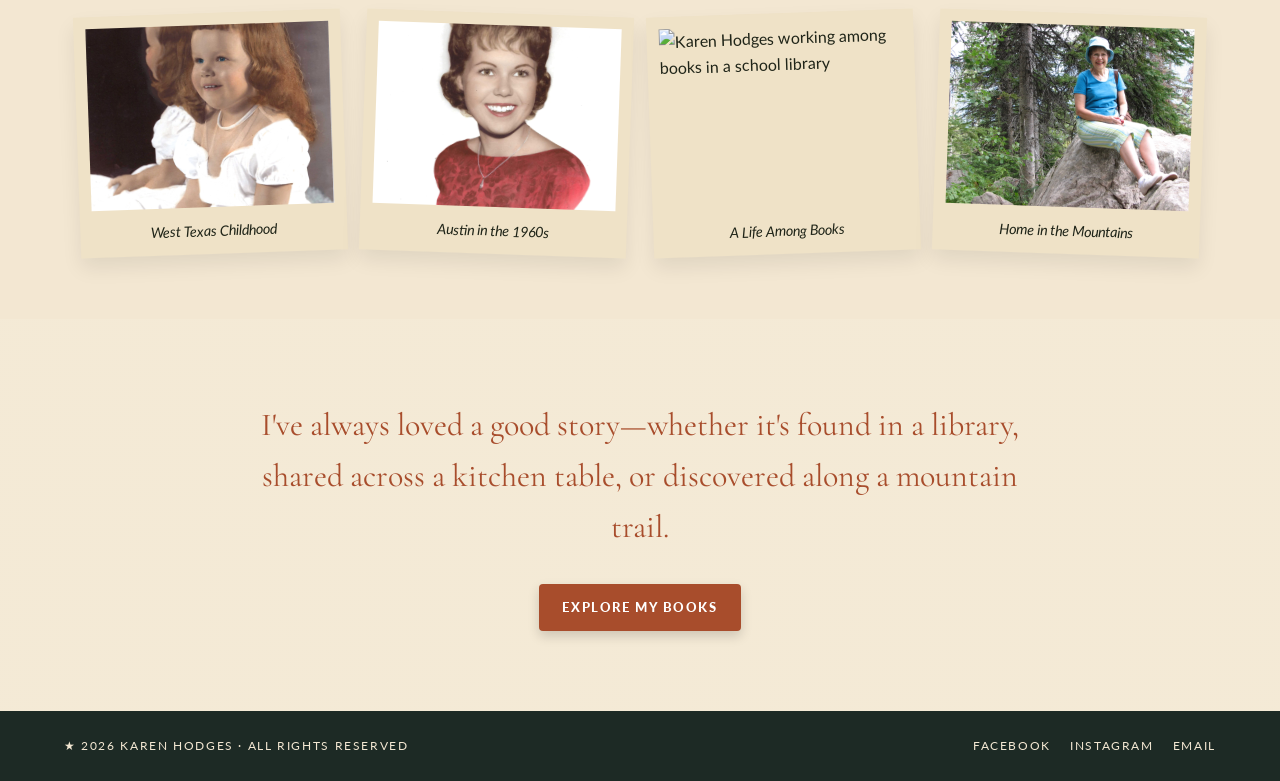
==== commit 0eb1c834: "Edits" ====
--- a/About/about.html
+++ b/About/about.html
@@ -3,8 +3,12 @@
 <head>
   <meta charset="UTF-8" />
   <meta name="viewport" content="width=device-width, initial-scale=1.0" />
+  <meta
+    name="description"
+    content="Learn about Karen Hodges—West Texas native, University of Texas alumna, school librarian, community storyteller, and author."
+  />
   <title>About Karen | Karen Hodges</title>
-  <link rel="stylesheet" href="../css/style.css">
+  <link rel="stylesheet" href="../css/style.css" />
 </head>
 
 <body>
@@ -15,26 +19,29 @@
       <p class="tagline">Stories rooted in Texas. Life in the mountains.</p>
     </div>
 
-
-  <button
-    class="menu-toggle"
-    aria-label="Toggle navigation"
-    aria-expanded="false"
-  >
-    ☰
-  </button>
-
-    <nav class="main-nav">
-      <a href="https://aikipezman-pixel.github.io/KarenHodgesSite/" class="active">Home</a>
-      <a href="#books">Books</a>
-      <a href="#about">About Karen</a>
-      <a href="#contact">Contact</a>
-    
-
-    <div class="header-mark">
-      <span class="texas">★</span>
-      <span class="mountain">▲</span>
-    </div>
+    <button
+      class="menu-toggle"
+      type="button"
+      aria-label="Toggle navigation"
+      aria-expanded="false"
+      aria-controls="primary-navigation"
+    >
+      ☰
+    </button>
+
+    <nav class="main-nav" id="primary-navigation" aria-label="Primary navigation">
+      <a href="../index.html">Home</a>
+      <a href="../books/">Books</a>
+      <a href="./" class="active" aria-current="page">About Karen</a>
+      <a href="../writing/">Writing</a>
+      <a href="../events/">Events</a>
+      <a href="../stories/">Stories</a>
+      <a href="../contact/">Contact</a>
+
+      <div class="header-mark" aria-hidden="true">
+        <span class="texas">★</span>
+        <span class="mountain">▲</span>
+      </div>
     </nav>
   </header>
 
@@ -48,7 +55,7 @@
           Librarian. Storyteller.<br />
           Texan by birth. Mountain dweller by choice.
         </p>
-        <div class="small-rule"></div>
+        <div class="small-rule" aria-hidden="true"></div>
         <p>
           From the wide skies of West Texas and the Austin of another era
           to the Blue Ridge Mountains of North Carolina, Karen Hodges has
@@ -57,16 +64,20 @@
         </p>
       </div>
 
-      <img class="bio-hero__image" src="../Assets/KarenHodges.jpg" alt="Karen Hodges smiling in front of white dogwood blossoms" />
-    </section>
-
-    <!-- BIO MAIN -->
+      <img
+        class="bio-hero__image"
+        src="../Assets/KarenHodges.jpg"
+        alt="Karen Hodges smiling in front of white dogwood blossoms"
+      />
+    </section>
+
+    <!-- BIOGRAPHY AND STORYTELLING ARCHIVE -->
     <section class="bio-main">
 
       <div class="bio-story">
 
-        <div class="bio-entry">
-          <div class="bio-star">★</div>
+        <article class="bio-entry">
+          <div class="bio-star" aria-hidden="true">★</div>
           <div>
             <h2>West Texas Beginnings</h2>
             <p>
@@ -76,10 +87,10 @@
               learning to notice the details that make ordinary lives memorable.
             </p>
           </div>
-        </div>
-
-        <div class="bio-entry">
-          <div class="bio-star">★</div>
+        </article>
+
+        <article class="bio-entry">
+          <div class="bio-star" aria-hidden="true">★</div>
           <div>
             <h2>Austin Years</h2>
             <p>
@@ -88,24 +99,22 @@
               experienced the city during one of the most defining chapters
               in its history.
             </p>
-            <br>
             <p>
               She was in the UT Tower on August 1, 1966, the day of the
               tragic Tower shooting. That firsthand connection to the campus,
               the era, and the emotional weight of the event gives special
               depth to her historical mystery, <em>Clock Tower Connection</em>.
             </p>
-            <br />
             <p>
               Though the novel is fiction, its atmosphere grows from Karen's
               lived memory of Austin, the University, and a moment in Texas
               history that was never forgotten.
             </p>
           </div>
-        </div>
-
-        <div class="bio-entry">
-          <div class="bio-star">★</div>
+        </article>
+
+        <article class="bio-entry">
+          <div class="bio-star" aria-hidden="true">★</div>
           <div>
             <h2>A Life Among Books</h2>
             <p>
@@ -114,15 +123,59 @@
               young readers discover stories, ask questions, and see reading
               as a doorway into larger worlds.
             </p>
-            <br />
-            <p>
+            <p class="bio-emphasis">
               Librarian by profession. Storyteller by nature.
             </p>
           </div>
-        </div>
-
-        <div class="bio-entry">
-          <div class="bio-star">★</div>
+        </article>
+        <article class="bio-entry bio-entry--featured">
+          <div class="bio-star" aria-hidden="true">★</div>
+          <div>
+            <h2>A Life in Storytelling</h2>
+            <p>
+              Karen's life as a storyteller began long before she published
+              her first book. In schools, libraries, camps, gardens, and
+              community spaces, she invited children to become part of the
+              story rather than simply listen from the sidelines.
+            </p>
+
+            <ul class="storytelling-details">
+              <li>
+                <strong>Storytelling in schools:</strong>
+                Karen used music, hand instruments, clapping, movement, and
+                student participation to bring stories to life.
+              </li>
+              <li>
+                <strong>Participatory stories:</strong>
+                Children repeated refrains, called out answers, acted out
+                characters, and helped shape the adventure.
+              </li>
+              <li>
+                <strong>Central Texas Storytelling Guild:</strong>
+                She served as an officer and contributed to the region's
+                storytelling community.
+              </li>
+              <li>
+                <strong>State festival recognition:</strong>
+                Karen was featured as one of the Rising Stars at a Texas
+                storytelling festival.
+              </li>
+              <li>
+                <strong>Royal Family Kids' Camp:</strong>
+                For nine years, she served as resident storyteller at a camp
+                for foster children.
+              </li>
+            </ul>
+
+            <p class="bio-emphasis">
+              Publishing books was a natural continuation of a life devoted
+              to the power of stories.
+            </p>
+          </div>
+        </article>
+
+        <article class="bio-entry">
+          <div class="bio-star" aria-hidden="true">★</div>
           <div>
             <h2>Life in the Mountains</h2>
             <p>
@@ -132,11 +185,33 @@
               to a life still deeply rooted in Texas.
             </p>
           </div>
-        </div>
+        </article>
+
+        <section class="still-changing" aria-labelledby="still-changing-title">
+          <div>
+            <h2 id="still-changing-title">Still Changing</h2>
+            <p class="still-changing__intro">
+              In her poem <em>Autumn</em>, Karen reflects on beauty, aging,
+              and the passage from one season of life to the next.
+            </p>
+          </div>
+
+          <blockquote>
+            <p>
+              “I, too, am changing,<br />
+              passing from one season<br />
+              of my life to the next.”
+            </p>
+          </blockquote>
+
+          <a class="text-link" href="../writing/">
+            Read the complete poem on the Writing page
+          </a>
+        </section>
 
         <p class="bio-closing">
           Whether writing fiction or memoir, Karen remains drawn to the
-          stories people carry with them — the memories, places, and moments
+          stories people carry with them—the memories, places, and moments
           that stay long after the page is turned.
         </p>
 
@@ -148,103 +223,95 @@
           <h2>Why I Write</h2>
           <blockquote>
             <p>
-              "I've always believed stories help us understand one another.
-              Some stories entertain. Some preserve memories. Some help us
-              make sense of where we've been. Whether I'm writing about
-              Austin in the 1960s or sharing memories from my own life,
-              I'm really exploring the people, places, and moments that
-              stay with us long after the page is turned."
+              Karen's personal reflection on why she writes will appear here.
             </p>
           </blockquote>
         </section>
 
-        <section class="quick-facts">
-          <h2>Quick Facts</h2>
-
-          <div class="fact-group">
-            <h3>Roots</h3>
-            <ul>
-              <li>Raised in West Texas</li>
-              <li>University of Texas student in the 1960s</li>
-              <li>Longtime Austin resident</li>
-              <li>Lifelong reader</li>
-            </ul>
-          </div>
-
-          <div class="fact-group">
-            <h3>Career</h3>
-            <ul>
-              <li>School librarian</li>
-              <li>Educator</li>
-              <li>Story collector</li>
-              <li>Author</li>
-            </ul>
-          </div>
-
-          <div class="fact-group">
-            <h3>Today</h3>
-            <ul>
-              <li>Lives in North Carolina</li>
-              <li>Writer and speaker</li>
-              <li>Nature enthusiast</li>
-              <li>Grandmother</li>
-            </ul>
-          </div>
+        <section class="storytelling-memories" aria-labelledby="storytelling-memories-title">
+          <h2 id="storytelling-memories-title">Storytelling Memories</h2>
+
+          <figure class="archive-card">
+            <a
+              href="../Assets/Umlauf_Sculpture_Garden_newpaper_article.pdf"
+              target="_blank"
+              rel="noopener"
+            >
+              <img
+                src="../Assets/Umlauf_Storytelling_Headline.jpg"
+                alt="Newspaper clipping about Karen Hodges leading storytime at the Umlauf Sculpture Garden"
+              />
+            </a>
+            <figcaption>
+              <strong>Storytime at Umlauf Sculpture Garden</strong>
+              Karen led young children through stories, songs, instruments,
+              movement, and an art activity.
+            </figcaption>
+            <a
+              class="text-link"
+              href="../Assets/Umlauf_Sculpture_Garden_newspaper_article.pdf"
+              target="_blank"
+              rel="noopener"
+            >
+              View the full clipping
+            </a>
+          </figure>
+
+          <figure class="archive-card">
+            <img
+              src="../Assets/Storytelling_Thank_You_1.jpg"
+              alt="A child's handwritten thank-you note and drawing for Karen's school storytelling visit"
+            />
+            <figcaption>
+              <strong>A thank-you from a storytime friend</strong>
+              One child's drawing remembers a favorite character and the
+              participatory fun of Karen's visit.
+            </figcaption>
+          </figure>
         </section>
 
       </aside>
 
     </section>
 
-    <!-- STORIES THAT STAY -->
-    <section class="stories-stay">
-      <h2>Stories That Stay</h2>
-      <p>
-        Karen's books may take different forms — a historical mystery set
-        in 1960s Austin and a warm memoir about family, faith, aging, and
-        gratitude — but both grow from the same belief: stories help us
-        remember what matters.
-      </p>
-      <p>
-        After years spent helping students find meaningful books, Karen now
-        writes stories of her own, preserving memories from history, family,
-        and everyday life.
-      </p>
-      <p class="signature-quote">Facts tell, but stories stay.</p>
-    </section>
-
-    <!-- TIMELINE -->
+    <!-- UPDATED: six-part timeline -->
     <section class="timeline">
       <h2>A Life in Stories</h2>
 
-      <div class="timeline-grid">
-
-        <article class="timeline-item">
-          <div class="timeline-icon">✶</div>
+      <div class="timeline-grid timeline-grid--six">
+
+        <article class="timeline-item">
+          <div class="timeline-icon" aria-hidden="true">✶</div>
           <h3>West Texas</h3>
           <p>Growing up beneath big skies, surrounded by family stories.</p>
         </article>
 
         <article class="timeline-item">
-          <div class="timeline-icon">⌂</div>
+          <div class="timeline-icon" aria-hidden="true">⌂</div>
           <h3>University of Texas</h3>
           <p>Student during a defining chapter of Austin history.</p>
         </article>
 
         <article class="timeline-item">
-          <div class="timeline-icon">▤</div>
+          <div class="timeline-icon" aria-hidden="true">❝</div>
+          <h3>Storyteller</h3>
+          <p>Sharing participatory stories in schools, camps, and community spaces.</p>
+        </article>
+
+        <article class="timeline-item">
+          <div class="timeline-icon" aria-hidden="true">▤</div>
           <h3>School Librarian</h3>
           <p>A career helping young readers discover books.</p>
         </article>
 
         <article class="timeline-item">
-          <div class="timeline-icon">✎</div>
+          <div class="timeline-icon" aria-hidden="true">✎</div>
           <h3>Author</h3>
           <p>Writing fiction and memoir rooted in memory and place.</p>
         </article>
 
         <article class="timeline-item">
-          <div class="timeline-icon">△</div>
+          <div class="timeline-icon" aria-hidden="true">△</div>
           <h3>North Carolina Mountains</h3>
           <p>Continuing to write, reflect, and tell stories.</p>
         </article>
@@ -256,25 +323,36 @@
     <section class="photo-strip">
       <h2>A Few Photos Along the Way</h2>
 
-      <div class="photo-grid">
+      <div class="photo-grid photo-grid--five">
 
         <figure>
-          <img src="../Assets/Karen_as_a_Toddler_around_3.jpg" alt="Karen Hodges as a child in Texas" />
+          <img
+            src="../Assets/Karen_as_a_Toddler_around_3.jpg"
+            alt="Karen Hodges as a child in Texas"
+          />
           <figcaption>West Texas Childhood</figcaption>
         </figure>
 
         <figure>
-          <img src="../Assets/Karens_Portrat_around_16_scanned_no_frame.JPG" alt="Karen Hodges during her Austin years" />
+          <img
+            src="../Assets/Karens_Portrat_around_16_scanned_no_frame.JPG"
+            alt="Karen Hodges during her Austin years"
+          />
           <figcaption>Austin in the 1960s</figcaption>
         </figure>
 
         <figure>
-          <img src="images/karen-library.jpg" alt="Karen Hodges in a school library" />
+          <img
+            src="../Assets/karen-storytelling-with-children.jpg"
+            alt="Karen Hodges working among books in a school library"
+          />
           <figcaption>A Life Among Books</figcaption>
         </figure>
-
         <figure>
-          <img src="../Assets/Steamboat_07_Gondola_Trail_Karen_2756.JPG" alt="Karen Hodges in the North Carolina mountains" />
+          <img
+            src="../Assets/Steamboat_07_Gondola_Trail_Karen_2756.JPG"
+            alt="Karen Hodges in the North Carolina mountains"
+          />
           <figcaption>Home in the Mountains</figcaption>
         </figure>
 
@@ -284,10 +362,10 @@
     <!-- CTA -->
     <section class="bio-cta">
       <p>
-        I've always loved a good story — whether it's found in a library,
+        I've always loved a good story—whether it's found in a library,
         shared across a kitchen table, or discovered along a mountain trail.
       </p>
-      <a href="../books.html" class="btn btn-rust">Explore My Books</a>
+      <a href="../books/" class="btn btn-rust">Explore My Books</a>
     </section>
 
   </main>
@@ -295,11 +373,12 @@
   <footer class="site-footer">
     <p>★ 2026 Karen Hodges · All Rights Reserved</p>
     <div class="footer-links">
-      <a href="#" aria-label="Facebook">Facebook</a>
-      <a href="#" aria-label="Instagram">Instagram</a>
-      <a href="mailto:hello@example.com" aria-label="Email Karen">Email</a>
+      <a href="#" aria-label="Karen Hodges on Facebook">Facebook</a>
+      <a href="#" aria-label="Karen Hodges on Instagram">Instagram</a>
+      <a href="mailto:hello@example.com" aria-label="Email Karen Hodges">Email</a>
     </div>
   </footer>
 
+  <script src="../script.js"></script>
 </body>
 </html>
--- a/css/style.css
+++ b/css/style.css
@@ -97,7 +97,7 @@
   padding: 3rem 5%;
   background:
     linear-gradient(90deg, rgba(243, 231, 210, 0.98), rgba(243, 231, 210, 0.35)),
-    url("assets/ut-tower.jpg");
+    url("../Assets/UTTowerintheMountains.png");
   background-size: cover;
   background-position: center;
   border-bottom: 1px solid var(--line);
@@ -158,6 +158,19 @@
   background: var(--green);
 }
 
+.btn:hover,
+.btn:focus-visible {
+  transform: translateY(-2px);
+  box-shadow: 0 8px 16px rgba(0, 0, 0, 0.2);
+}
+
+.btn:focus-visible,
+.main-nav a:focus-visible,
+.footer-links a:focus-visible {
+  outline: 3px solid rgba(36, 56, 87, 0.35);
+  outline-offset: 3px;
+}
+
 .hero-art {
   position: relative;
   min-height: 420px;
@@ -189,6 +202,60 @@
   right: -2%;
   bottom: -5%;
   transform: rotate(-5deg);
+}
+
+
+/* Storytelling background strip */
+
+.storytelling-strip {
+  display: grid;
+  grid-template-columns: minmax(0, 1.35fr) minmax(280px, 0.65fr);
+  align-items: center;
+  gap: 2rem;
+  padding: 1rem 5%;
+  background: rgba(255, 249, 236, 0.82);
+  border-top: 1px solid var(--line);
+  border-bottom: 1px solid var(--line);
+}
+
+.storytelling-intro {
+  display: grid;
+  grid-template-columns: 58px 1fr;
+  align-items: center;
+  gap: 1rem;
+  min-width: 0;
+}
+
+.storytelling-intro p {
+  margin: 0;
+  font-family: "Cormorant Garamond", serif;
+  font-size: 1.18rem;
+  line-height: 1.45;
+  color: var(--ink);
+}
+
+.storytelling-icon {
+  display: grid;
+  place-items: center;
+  width: 52px;
+  height: 52px;
+  color: var(--blue);
+}
+
+.storytelling-icon svg {
+  width: 100%;
+  height: auto;
+}
+
+.storytelling-quote {
+  margin: 0;
+  padding-left: 2rem;
+  border-left: 1px dotted rgba(168, 77, 44, 0.55);
+  font-family: "Yellowtail", cursive;
+  font-size: clamp(1.8rem, 3vw, 2.65rem);
+  line-height: 1.1;
+  color: var(--blue);
+  text-align: center;
 }
 
 /* Books */
@@ -272,13 +339,13 @@
 
 .lower-panel {
   display: grid;
-  grid-template-columns: 1.45fr 0.7fr 1fr;
+  grid-template-columns: minmax(0, 1.45fr) minmax(170px, 0.52fr) minmax(280px, 0.9fr);
   gap: 2.5rem;
   align-items: center;
-  padding: 1.4rem 5% 1.8rem;
+  padding: 1.8rem 5% 2rem;
   background:
     linear-gradient(rgba(198, 190, 162, 0.82), rgba(198, 190, 162, 0.82)),
-    url(../Assets/blue-ridge-texture.png);
+    url("../Assets/blue-ridge-texture.png");
   background-size: cover;
   background-position: center;
   border-top: 1px solid var(--line);
@@ -297,13 +364,35 @@
   box-shadow: 0 14px 24px rgba(0, 0, 0, 0.24);
 }
 
-blockquote {
-  margin: 0;
-  font-family: "Yellowtail", cursive;
-  font-size: clamp(2.1rem, 4vw, 3rem);
-  line-height: 1.15;
-  color: var(--blue);
-  text-align: center;
+/* Decorative bookmark between About and Contact */
+
+.bookmark-feature {
+  position: relative;
+  align-self: stretch;
+  display: grid;
+  place-items: center;
+  margin: -0.7rem 0;
+  padding: 0.35rem;
+}
+
+.bookmark-feature::before {
+  content: "";
+  position: absolute;
+  inset: 7% 12%;
+  border-radius: 10px;
+  background: rgba(243, 231, 210, 0.42);
+  box-shadow: 0 16px 30px rgba(46, 35, 24, 0.14);
+  transform: rotate(1.5deg);
+}
+
+.bookmark-feature img {
+  position: relative;
+  z-index: 1;
+  width: min(100%, 210px);
+  max-height: 440px;
+  object-fit: contain;
+  filter: drop-shadow(0 14px 18px rgba(0, 0, 0, 0.2));
+  transform: rotate(-1.5deg);
 }
 
 .contact-card {
@@ -312,7 +401,8 @@
 }
 
 .contact-card form {
-  display: flex;
+  display: grid;
+  grid-template-columns: minmax(0, 1fr) auto;
   gap: 0.7rem;
   margin-top: 1rem;
 }
@@ -474,6 +564,24 @@
     margin: 0 auto;
   }
 
+  .storytelling-strip {
+    grid-template-columns: 1fr;
+    gap: 1rem;
+    text-align: center;
+  }
+
+  .storytelling-intro {
+    max-width: 760px;
+    margin: 0 auto;
+    text-align: left;
+  }
+
+  .storytelling-quote {
+    padding: 1rem 0 0;
+    border-top: 1px dotted rgba(168, 77, 44, 0.55);
+    border-left: 0;
+  }
+
   .lower-panel {
     grid-template-columns: 1fr;
     text-align: center;
@@ -483,6 +591,16 @@
     max-width: 760px;
     margin: 0 auto;
     text-align: left;
+  }
+
+  .bookmark-feature {
+    width: min(100%, 280px);
+    margin: 0 auto;
+  }
+
+  .bookmark-feature img {
+    width: min(100%, 230px);
+    max-height: 500px;
   }
 
   .contact-card {
@@ -563,6 +681,23 @@
     display: none;
   }
 
+  .storytelling-strip {
+    padding: 1.2rem 6%;
+  }
+
+  .storytelling-intro {
+    grid-template-columns: 1fr;
+    text-align: center;
+  }
+
+  .storytelling-icon {
+    margin: 0 auto;
+  }
+
+  .storytelling-intro p {
+    font-size: 1.08rem;
+  }
+
   .books-section,
   .lower-panel {
     padding: 1.6rem 6%;
@@ -596,8 +731,9 @@
     transform: none;
   }
 
-  blockquote {
-    font-size: 2.25rem;
+  .bookmark-feature img {
+    width: min(100%, 205px);
+    max-height: 430px;
   }
 
   .contact-card form {
@@ -826,9 +962,6 @@
    TIMELINE
 ======================================== */
 
-.timeline {
-  padding: 2rem 6% 4rem;
-}
 
 .timeline-grid {
   display: grid;
@@ -2182,3 +2315,979 @@
     min-height: auto;
   }
 }
+
+/* ========================================
+   ABOUT PAGE REFINEMENTS
+   Storytelling history, archival materials,
+   Autumn pull quote, six-step timeline,
+   and expanded photo strip.
+======================================== */
+
+/* Give biography paragraphs natural spacing without requiring <br> tags. */
+.bio-entry p + p {
+  margin-top: 1rem;
+}
+
+.bio-emphasis {
+  margin-top: 1rem !important;
+  font-family: "Cormorant Garamond", serif;
+  font-size: 1.2rem;
+  font-style: italic;
+  color: var(--green);
+}
+
+/* Featured storytelling chapter */
+.bio-entry--featured {
+  padding: 1.35rem 1.5rem 1.45rem;
+  border: 1px solid rgba(88, 65, 39, 0.18);
+  border-radius: 8px;
+  background:
+    linear-gradient(
+      rgba(239, 224, 196, 0.92),
+      rgba(239, 224, 196, 0.92)
+    ),
+    url("../Assets/blue-ridge-texture.png");
+  background-size: cover;
+  background-position: center;
+  box-shadow: 0 10px 22px rgba(65, 45, 28, 0.08);
+}
+
+.storytelling-details {
+  margin: 1.15rem 0 0;
+  padding-left: 1.25rem;
+}
+
+.storytelling-details li {
+  margin-bottom: 0.75rem;
+  padding-left: 0.25rem;
+}
+
+.storytelling-details li::marker {
+  color: var(--rust);
+}
+
+.storytelling-details strong {
+  color: var(--green);
+}
+
+/* Sidebar archive section */
+.storytelling-memories {
+  padding-top: 0.4rem;
+  border-top: 1px solid var(--line);
+}
+
+.storytelling-memories > h2 {
+  margin: 0 0 1.4rem;
+  font-family: "Cormorant Garamond", serif;
+  font-size: 2rem;
+  line-height: 1;
+  color: var(--rust);
+  text-align: center;
+}
+
+.archive-card {
+  margin: 0;
+  padding: 0 0 1.8rem;
+}
+
+.archive-card + .archive-card {
+  padding-top: 1.8rem;
+  border-top: 1px dotted rgba(168, 77, 44, 0.45);
+}
+
+.archive-card img {
+  width: 100%;
+  max-height: 430px;
+  object-fit: contain;
+  padding: 0.55rem;
+  background: #ead8b8;
+  border: 1px solid rgba(88, 65, 39, 0.18);
+  box-shadow: 0 10px 20px rgba(65, 45, 28, 0.12);
+}
+
+.archive-card:first-of-type img {
+  transform: rotate(-1deg);
+}
+
+.archive-card:nth-of-type(2) img {
+  transform: rotate(1deg);
+}
+
+.archive-card figcaption {
+  margin-top: 0.9rem;
+  font-family: "Cormorant Garamond", serif;
+  font-size: 1.08rem;
+  line-height: 1.45;
+}
+
+.archive-card figcaption strong {
+  display: block;
+  margin-bottom: 0.2rem;
+  color: var(--green);
+  font-size: 1.15rem;
+}
+
+.archive-card .text-link {
+  display: inline-block;
+  margin-top: 0.8rem;
+}
+
+/* Autumn excerpt */
+.still-changing {
+  display: grid;
+  grid-template-columns: minmax(0, 1.1fr) minmax(220px, 0.9fr);
+  gap: 1.25rem 1.5rem;
+  align-items: center;
+  margin: 0.5rem 0 2rem;
+  padding: 1.4rem 1.5rem;
+  background:
+    linear-gradient(rgba(239, 224, 196, 0.95), rgba(239, 224, 196, 0.95)),
+    url("../Assets/blue-ridge-texture.png");
+  background-size: cover;
+  background-position: center;
+  border: 1px solid rgba(88, 65, 39, 0.18);
+  border-radius: 8px;
+  box-shadow: 0 9px 18px rgba(65, 45, 28, 0.07);
+}
+
+.still-changing h2 {
+  margin: 0 0 0.35rem;
+  font-family: "Cormorant Garamond", serif;
+  font-size: 1.9rem;
+  color: var(--rust);
+}
+
+.still-changing__intro {
+  margin: 0;
+}
+
+.still-changing blockquote {
+  position: relative;
+  margin: 0;
+  padding: 1rem 1.15rem 1rem 1.5rem;
+  background: rgba(255, 249, 236, 0.55);
+  border-left: 3px solid var(--rust);
+  font-family: "Cormorant Garamond", serif;
+  font-size: 1.25rem;
+  font-style: italic;
+  line-height: 1.35;
+  color: var(--green);
+}
+
+.still-changing blockquote p {
+  margin: 0;
+}
+
+.still-changing .text-link {
+  grid-column: 1 / -1;
+  width: fit-content;
+}
+
+/* Keep placeholder visually intentional until Karen supplies her quote. */
+.why-write blockquote p {
+  margin: 0;
+}
+
+.why-write blockquote p:only-child {
+  color: rgba(31, 36, 24, 0.78);
+}
+
+/* Six-part timeline */
+.timeline-grid--six {
+  grid-template-columns: repeat(6, minmax(0, 1fr));
+  gap: 1.25rem;
+}
+
+.timeline-grid--six .timeline-item::after {
+  width: 70%;
+  left: 85%;
+}
+
+.timeline-grid--six .timeline-item h3 {
+  font-size: 0.9rem;
+  line-height: 1.2;
+}
+
+.timeline-grid--six .timeline-item p {
+  font-size: 0.88rem;
+  line-height: 1.4;
+}
+
+/* Five-image photo strip */
+.photo-grid--five {
+  grid-template-columns: repeat(4, minmax(0, 1fr));
+  gap: 1.2rem;
+}
+
+.photo-grid--five figure {
+  min-width: 0;
+}
+
+.photo-grid--five img {
+  width: 100%;
+}
+
+/* Better section-title treatment on About page */
+.timeline > h2,
+.photo-strip > h2 {
+  margin: 0;
+  font-family: "Cormorant Garamond", serif;
+  font-size: clamp(2rem, 3vw, 2.7rem);
+  color: var(--green);
+  text-align: center;
+}
+
+/* About-page tablet */
+@media (max-width: 1100px) {
+  .timeline-grid--six {
+    grid-template-columns: repeat(3, minmax(0, 1fr));
+    row-gap: 2rem;
+  }
+
+  .timeline-grid--six .timeline-item::after {
+    display: none;
+  }
+
+  .photo-grid--five {
+    grid-template-columns: repeat(3, minmax(0, 1fr));
+  }
+}
+
+@media (max-width: 950px) {
+  .about-sidebar {
+    max-width: 760px;
+    width: 100%;
+    margin: 0 auto;
+  }
+
+  .storytelling-memories {
+    display: grid;
+    grid-template-columns: repeat(2, minmax(0, 1fr));
+    gap: 1.5rem;
+  }
+
+  .storytelling-memories > h2 {
+    grid-column: 1 / -1;
+  }
+
+  .archive-card + .archive-card {
+    padding-top: 0;
+    border-top: 0;
+  }
+
+  .still-changing {
+    grid-template-columns: 1fr;
+  }
+
+  .still-changing .text-link {
+    grid-column: auto;
+  }
+}
+
+/* About-page mobile */
+@media (max-width: 700px) {
+  .bio-entry--featured {
+    padding: 1.1rem;
+  }
+
+  .storytelling-details {
+    padding-left: 1.05rem;
+  }
+
+  .storytelling-memories {
+    grid-template-columns: 1fr;
+  }
+
+  .timeline-grid--six,
+  .photo-grid--five {
+    grid-template-columns: 1fr;
+  }
+
+  .archive-card img {
+    max-height: none;
+  }
+
+  .still-changing {
+    padding: 1.15rem;
+  }
+
+  .still-changing blockquote {
+    font-size: 1.12rem;
+  }
+}
+
+
+/* ========================================
+   BOOKS & WRITING PAGE — CONTENT EXPANSION
+   Supports:
+   - a third Published Writing card for “Autumn”
+   - archival imagery within article/detail pages
+   - a bookmark-poem accent
+   - a third Favorite Passage feature for “The Fishing Trip”
+   - browser-readable article pages
+======================================== */
+
+/* Three-item Published Writing layout */
+.writing-column--published .essay-grid--compact {
+  grid-template-columns: repeat(2, minmax(0, 1fr));
+}
+
+.writing-column--published .essay-grid--compact .essay-card:nth-child(3) {
+  grid-column: 1 / -1;
+}
+
+.writing-column--published .essay-grid--compact .essay-card:nth-child(3) > a {
+  display: grid;
+  grid-template-columns: minmax(220px, 0.78fr) minmax(0, 1.22fr);
+  align-items: stretch;
+}
+
+.writing-column--published .essay-grid--compact .essay-card:nth-child(3) img {
+  width: calc(100% - 1rem);
+  height: calc(100% - 1rem);
+  min-height: 250px;
+  margin: 0.5rem;
+  aspect-ratio: auto;
+}
+
+.writing-column--published .essay-grid--compact .essay-card:nth-child(3) .essay-card__body {
+  justify-content: center;
+  text-align: left;
+  padding: 1.4rem 1.6rem;
+}
+
+.writing-column--published .essay-grid--compact .essay-card:nth-child(3) .text-link {
+  margin-top: 0.2rem;
+}
+
+/* Optional content label for essays, poems, stories, etc. */
+.writing-type {
+  display: inline-block;
+  margin-bottom: 0.55rem;
+  color: var(--rust);
+  font-size: 0.72rem;
+  font-weight: 900;
+  letter-spacing: 0.11em;
+  text-transform: uppercase;
+}
+
+/* Bookmark poem accent */
+.bookmark-poem-feature {
+  display: grid;
+  grid-template-columns: minmax(150px, 0.46fr) minmax(0, 1.54fr);
+  gap: 1.8rem;
+  align-items: center;
+  margin: 0 5% 2.4rem;
+  padding: 1.4rem 1.7rem;
+  background:
+    linear-gradient(rgba(255, 249, 236, 0.93), rgba(255, 249, 236, 0.93)),
+    url("../Assets/blue-ridge-texture.png");
+  background-size: cover;
+  background-position: center;
+  border: 1px solid rgba(88, 65, 39, 0.2);
+  box-shadow: 0 10px 22px rgba(65, 45, 28, 0.09);
+}
+
+.bookmark-poem-feature__image {
+  width: min(100%, 190px);
+  margin: 0 auto;
+  padding: 0.45rem;
+  background: #ead8b8;
+  border: 1px solid rgba(88, 65, 39, 0.18);
+  box-shadow: 0 12px 20px rgba(65, 45, 28, 0.14);
+  transform: rotate(-1.5deg);
+}
+
+.bookmark-poem-feature__copy h2 {
+  margin: 0 0 0.55rem;
+  font-family: "Cormorant Garamond", serif;
+  font-size: clamp(2rem, 3vw, 2.7rem);
+  line-height: 1;
+  color: var(--green);
+}
+
+.bookmark-poem-feature__copy p {
+  max-width: 700px;
+  margin: 0 0 0.9rem;
+}
+
+.bookmark-poem-feature__excerpt {
+  margin: 0 0 1rem;
+  padding-left: 1rem;
+  border-left: 3px solid var(--rust);
+  font-family: "Cormorant Garamond", serif;
+  font-size: 1.28rem;
+  font-style: italic;
+  line-height: 1.45;
+  color: var(--green);
+}
+
+/* Favorite Passages: two book excerpts plus a full-width Fishing Trip feature */
+.passage-grid--expanded {
+  grid-template-columns: 1fr minmax(180px, 0.48fr) 1fr;
+}
+
+.passage-card--featured {
+  grid-column: 1 / -1;
+  display: grid;
+  grid-template-columns: minmax(180px, 0.42fr) minmax(0, 1.58fr);
+  gap: 1.5rem;
+  align-items: center;
+}
+
+.passage-card--featured .passage-card__image {
+  min-height: 220px;
+  height: 100%;
+  padding: 0.5rem;
+  background: #ead8b8;
+  box-shadow: 0 12px 20px rgba(0, 0, 0, 0.14);
+  transform: rotate(-1deg);
+}
+
+.passage-card--featured .passage-card__image img {
+  width: 100%;
+  height: 100%;
+  min-height: 210px;
+  object-fit: cover;
+  filter: sepia(0.2) saturate(0.8);
+}
+
+.passage-card--featured h2 {
+  margin-bottom: 0.4rem;
+}
+
+.passage-card--featured .passage-kicker {
+  margin: 0 0 0.8rem;
+  color: var(--rust);
+  font-size: 0.75rem;
+  font-weight: 900;
+  letter-spacing: 0.1em;
+  text-transform: uppercase;
+}
+
+/* Browser-readable writing pages */
+.reading-page {
+  background:
+    linear-gradient(rgba(243, 231, 210, 0.96), rgba(243, 231, 210, 0.96)),
+    url("../Assets/blue-ridge-texture.png");
+  background-size: auto, 900px auto;
+}
+
+.reading-hero {
+  padding: 3.4rem 7% 2.8rem;
+  text-align: center;
+  background: rgba(255, 249, 236, 0.74);
+  border-bottom: 1px solid var(--line);
+}
+
+.reading-hero .eyebrow {
+  margin: 0 0 0.7rem;
+  color: var(--rust);
+  font-size: 0.8rem;
+  font-weight: 900;
+  letter-spacing: 0.12em;
+  text-transform: uppercase;
+}
+
+.reading-hero h1 {
+  max-width: 900px;
+  margin: 0 auto;
+  font-family: "Cormorant Garamond", serif;
+  font-size: clamp(2.8rem, 6vw, 5rem);
+  line-height: 0.98;
+  color: var(--green);
+}
+
+.reading-hero__dek {
+  max-width: 720px;
+  margin: 1rem auto 0;
+  font-family: "Cormorant Garamond", serif;
+  font-size: 1.28rem;
+  font-style: italic;
+  color: var(--rust);
+}
+
+.reading-layout {
+  display: grid;
+  grid-template-columns: minmax(0, 1fr) minmax(220px, 0.32fr);
+  gap: 3rem;
+  max-width: 1180px;
+  margin: 0 auto;
+  padding: 3.2rem 6% 4rem;
+}
+
+.reading-article {
+  min-width: 0;
+  padding: clamp(1.5rem, 3vw, 2.6rem);
+  background: rgba(255, 249, 236, 0.78);
+  border: 1px solid rgba(88, 65, 39, 0.17);
+  box-shadow: 0 12px 28px rgba(65, 45, 28, 0.08);
+}
+
+.reading-article p,
+.reading-article li {
+  font-family: "Cormorant Garamond", serif;
+  font-size: 1.2rem;
+  line-height: 1.75;
+}
+
+.reading-article p:first-of-type::first-letter {
+  float: left;
+  margin: 0.1rem 0.12rem 0 0;
+  color: var(--rust);
+  font-family: "Cormorant Garamond", serif;
+  font-size: 4.2rem;
+  font-weight: 700;
+  line-height: 0.8;
+}
+
+.reading-article h2,
+.reading-article h3 {
+  font-family: "Cormorant Garamond", serif;
+  color: var(--green);
+}
+
+.reading-article blockquote {
+  margin: 2rem 0;
+  padding: 1.15rem 1.35rem;
+  background: var(--paper);
+  border-left: 4px solid var(--rust);
+  font-family: "Cormorant Garamond", serif;
+  font-size: 1.35rem;
+  font-style: italic;
+  color: var(--green);
+}
+
+.reading-sidebar {
+  min-width: 0;
+}
+
+.reading-sidebar__card {
+  position: sticky;
+  top: 1.5rem;
+  padding: 1.3rem;
+  background: var(--paper);
+  border: 1px solid rgba(88, 65, 39, 0.18);
+  box-shadow: 0 10px 22px rgba(65, 45, 28, 0.08);
+}
+
+.reading-sidebar__card h2 {
+  margin: 0 0 0.7rem;
+  font-family: "Cormorant Garamond", serif;
+  color: var(--rust);
+}
+
+/* Historical / archival figures used in Crash at Crush and future articles */
+.archival-figure {
+  margin: 2rem 0;
+  padding: 0.65rem;
+  background: #ead8b8;
+  border: 1px solid rgba(88, 65, 39, 0.18);
+  box-shadow: 0 12px 24px rgba(65, 45, 28, 0.12);
+}
+
+.archival-figure img {
+  width: 100%;
+  max-height: 620px;
+  object-fit: contain;
+  filter: sepia(0.14) contrast(1.02);
+}
+
+.archival-figure figcaption {
+  margin-top: 0.65rem;
+  padding: 0 0.35rem 0.15rem;
+  font-family: "Lato", sans-serif;
+  font-size: 0.78rem;
+  line-height: 1.45;
+  color: rgba(31, 36, 24, 0.8);
+}
+
+.archival-figure figcaption cite {
+  font-style: italic;
+}
+
+/* Reading-page navigation */
+.reading-back-link {
+  display: inline-block;
+  margin-top: 1.2rem;
+  color: var(--rust);
+  font-size: 0.8rem;
+  font-weight: 900;
+  letter-spacing: 0.08em;
+  text-decoration: none;
+  text-transform: uppercase;
+}
+
+.reading-back-link:hover,
+.reading-back-link:focus-visible {
+  text-decoration: underline;
+}
+
+/* Expanded content: tablet */
+@media (max-width: 1000px) {
+  .writing-column--published .essay-grid--compact .essay-card:nth-child(3) > a,
+  .passage-card--featured,
+  .reading-layout {
+    grid-template-columns: 1fr;
+  }
+
+  .writing-column--published .essay-grid--compact .essay-card:nth-child(3) .essay-card__body {
+    text-align: center;
+  }
+
+  .bookmark-poem-feature {
+    grid-template-columns: minmax(140px, 0.4fr) minmax(0, 1.6fr);
+  }
+
+  .reading-sidebar__card {
+    position: static;
+  }
+}
+
+/* Expanded content: mobile */
+@media (max-width: 700px) {
+  .writing-column--published .essay-grid--compact .essay-card:nth-child(3) {
+    grid-column: auto;
+  }
+
+  .writing-column--published .essay-grid--compact .essay-card:nth-child(3) > a {
+    display: flex;
+  }
+
+  .writing-column--published .essay-grid--compact .essay-card:nth-child(3) img {
+    min-height: 0;
+    aspect-ratio: 4 / 3;
+  }
+
+  .bookmark-poem-feature {
+    grid-template-columns: 1fr;
+    margin-left: 6%;
+    margin-right: 6%;
+    padding: 1.2rem;
+    text-align: center;
+  }
+
+  .bookmark-poem-feature__excerpt {
+    padding-left: 0;
+    border-top: 2px solid var(--rust);
+    border-left: 0;
+    padding-top: 1rem;
+  }
+
+  .passage-card--featured {
+    padding: 1.2rem;
+  }
+
+  .passage-card--featured .passage-card__image {
+    transform: none;
+  }
+
+  .reading-hero {
+    padding-left: 6%;
+    padding-right: 6%;
+  }
+
+  .reading-layout {
+    padding-left: 6%;
+    padding-right: 6%;
+  }
+
+  .reading-article {
+    padding: 1.25rem;
+  }
+
+  .reading-article p,
+  .reading-article li {
+    font-size: 1.08rem;
+  }
+}
+
+/* ========================================
+   BOOKS & WRITING PAGE — MARKUP ALIGNMENT FIXES
+   Matches writing(3).html.
+======================================== */
+
+/* Published Writing: two standard cards, with Autumn spanning below. */
+.writing-column--published .essay-grid--published {
+  grid-template-columns: repeat(2, minmax(0, 1fr));
+  gap: 1.35rem;
+}
+
+.writing-column--published .essay-grid--published .essay-card {
+  display: flex;
+  height: 100%;
+}
+
+.writing-column--published .essay-grid--published .essay-card > a {
+  display: flex;
+  flex-direction: column;
+  width: 100%;
+}
+
+.writing-column--published .essay-grid--published .essay-card img {
+  aspect-ratio: 16 / 10;
+}
+
+.writing-column--published .essay-grid--published .essay-card__body {
+  display: flex;
+  flex: 1;
+  flex-direction: column;
+  padding: 0.8rem 1rem 1.1rem;
+}
+
+.writing-column--published .essay-grid--published .essay-card h4 {
+  margin: 0;
+  font-family: "Cormorant Garamond", serif;
+  font-size: 1.55rem;
+  line-height: 1.08;
+  color: var(--ink);
+}
+
+.writing-column--published .essay-grid--published .essay-card p {
+  margin: 0.75rem 0 1rem;
+}
+
+.writing-column--published .essay-grid--published .essay-card .text-link {
+  margin-top: auto;
+}
+
+.writing-column--published .essay-grid--published .essay-card--poem {
+  grid-column: 1 / -1;
+}
+
+.writing-column--published .essay-grid--published .essay-card--poem > a {
+  display: grid;
+  grid-template-columns: minmax(220px, 0.78fr) minmax(0, 1.22fr);
+  align-items: stretch;
+}
+
+.writing-column--published .essay-grid--published .essay-card--poem img {
+  width: calc(100% - 1rem);
+  height: calc(100% - 1rem);
+  min-height: 240px;
+  margin: 0.5rem;
+  aspect-ratio: auto;
+}
+
+.writing-column--published .essay-grid--published .essay-card--poem .essay-card__body {
+  justify-content: center;
+  text-align: left;
+  padding: 1.35rem 1.55rem;
+}
+
+.essay-card__type {
+  margin: 0 0 0.45rem !important;
+  color: var(--rust);
+  font-size: 0.72rem;
+  font-weight: 900;
+  letter-spacing: 0.11em;
+  text-transform: uppercase;
+}
+
+.section-action--left {
+  text-align: left;
+}
+
+/* Behind the Stories: contain archival images and keep cards balanced. */
+.notebook-card--with-image {
+  overflow: hidden;
+  padding: 0.75rem;
+}
+
+.notebook-card--with-image > img {
+  width: 100%;
+  height: 190px;
+  margin: 0 0 0.8rem;
+  object-fit: cover;
+  object-position: center;
+  border: 1px solid rgba(88, 65, 39, 0.18);
+  filter: sepia(0.16) saturate(0.82);
+}
+
+.notebook-card--with-image .notebook-card__content {
+  padding: 0.3rem 0.55rem 0.55rem;
+}
+
+.notebook-card--with-image .notebook-card__content h4 {
+  margin-top: 0;
+}
+
+/* Bookmark poem: heading across the top, contained image and copy below. */
+.bookmark-poem {
+  display: grid;
+  grid-template-columns: minmax(220px, 340px) minmax(0, 1fr);
+  gap: 1.4rem 2.25rem;
+  align-items: center;
+  margin-top: 2rem;
+  margin-bottom: 2.4rem;
+  padding-top: 1.5rem;
+  padding-bottom: 1.5rem;
+  background:
+    linear-gradient(rgba(255, 249, 236, 0.92), rgba(255, 249, 236, 0.92)),
+    url("../Assets/blue-ridge-texture.png");
+  background-size: cover;
+  background-position: center;
+  border-top: 1px solid var(--line);
+  border-bottom: 1px solid var(--line);
+}
+
+.bookmark-poem__heading {
+  grid-column: 1 / -1;
+}
+
+.bookmark-poem__heading .eyebrow {
+  margin: 0;
+  font-family: "Cormorant Garamond", serif;
+  font-size: clamp(1.7rem, 2.8vw, 2.3rem);
+  font-weight: 700;
+  color: var(--green);
+  text-transform: uppercase;
+  letter-spacing: 0.04em;
+}
+
+.bookmark-poem > img {
+  width: 100%;
+  max-width: 320px;
+  max-height: 470px;
+  margin: 0 auto;
+  object-fit: contain;
+  filter: drop-shadow(0 12px 18px rgba(65, 45, 28, 0.17));
+}
+
+.bookmark-poem__copy {
+  max-width: 620px;
+}
+
+.bookmark-poem__copy h2 {
+  margin: 0 0 1rem;
+  font-family: "Cormorant Garamond", serif;
+  font-size: clamp(2rem, 3.5vw, 3rem);
+  line-height: 1.05;
+  color: var(--rust);
+}
+
+/* Favorite passages: three balanced cards instead of the old photo-center grid. */
+.passage-grid--three {
+  grid-template-columns: repeat(3, minmax(0, 1fr));
+  gap: 1.25rem;
+  align-items: stretch;
+}
+
+.passage-grid--three .passage-card {
+  position: relative;
+  display: flex;
+  flex-direction: column;
+  min-width: 0;
+}
+
+.passage-grid--three .passage-card > img {
+  width: 100%;
+  height: 205px;
+  margin: 0 0 1rem;
+  object-fit: cover;
+  filter: sepia(0.28) saturate(0.78);
+}
+
+.passage-grid--three .passage-card > div {
+  display: flex;
+  flex: 1;
+  flex-direction: column;
+}
+
+.passage-grid--three .passage-card blockquote {
+  flex: 1;
+}
+
+.passage-card__badge {
+  position: absolute;
+  z-index: 2;
+  top: 0.85rem;
+  right: 0.85rem;
+  padding: 0.32rem 0.55rem;
+  border-radius: 2px;
+  background: var(--rust);
+  color: #fff;
+  font-size: 0.68rem;
+  font-weight: 900;
+  letter-spacing: 0.1em;
+  line-height: 1;
+  text-transform: uppercase;
+}
+
+@media (max-width: 1000px) {
+  .bookmark-poem {
+    grid-template-columns: minmax(190px, 280px) minmax(0, 1fr);
+  }
+
+  .passage-grid--three {
+    grid-template-columns: repeat(2, minmax(0, 1fr));
+  }
+
+  .passage-grid--three .passage-card--fishing {
+    grid-column: 1 / -1;
+    display: grid;
+    grid-template-columns: minmax(240px, 0.8fr) minmax(0, 1.2fr);
+    gap: 1.4rem;
+  }
+
+  .passage-grid--three .passage-card--fishing > img {
+    height: 100%;
+    min-height: 260px;
+    margin: 0;
+  }
+}
+
+@media (max-width: 700px) {
+  .writing-column--published .essay-grid--published,
+  .passage-grid--three {
+    grid-template-columns: 1fr;
+  }
+
+  .writing-column--published .essay-grid--published .essay-card--poem {
+    grid-column: auto;
+  }
+
+  .writing-column--published .essay-grid--published .essay-card--poem > a {
+    display: flex;
+  }
+
+  .writing-column--published .essay-grid--published .essay-card--poem img {
+    min-height: 0;
+    aspect-ratio: 4 / 3;
+  }
+
+  .section-action--left {
+    text-align: center;
+  }
+
+  .notebook-card--with-image > img {
+    height: auto;
+    max-height: 260px;
+  }
+
+  .bookmark-poem {
+    grid-template-columns: 1fr;
+    text-align: center;
+  }
+
+  .bookmark-poem__heading,
+  .bookmark-poem > img,
+  .bookmark-poem__copy {
+    grid-column: auto;
+  }
+
+  .bookmark-poem__copy {
+    margin: 0 auto;
+  }
+
+  .passage-grid--three .passage-card--fishing {
+    grid-column: auto;
+    display: flex;
+  }
+
+  .passage-grid--three .passage-card--fishing > img {
+    height: 205px;
+    min-height: 0;
+    margin-bottom: 1rem;
+  }
+}
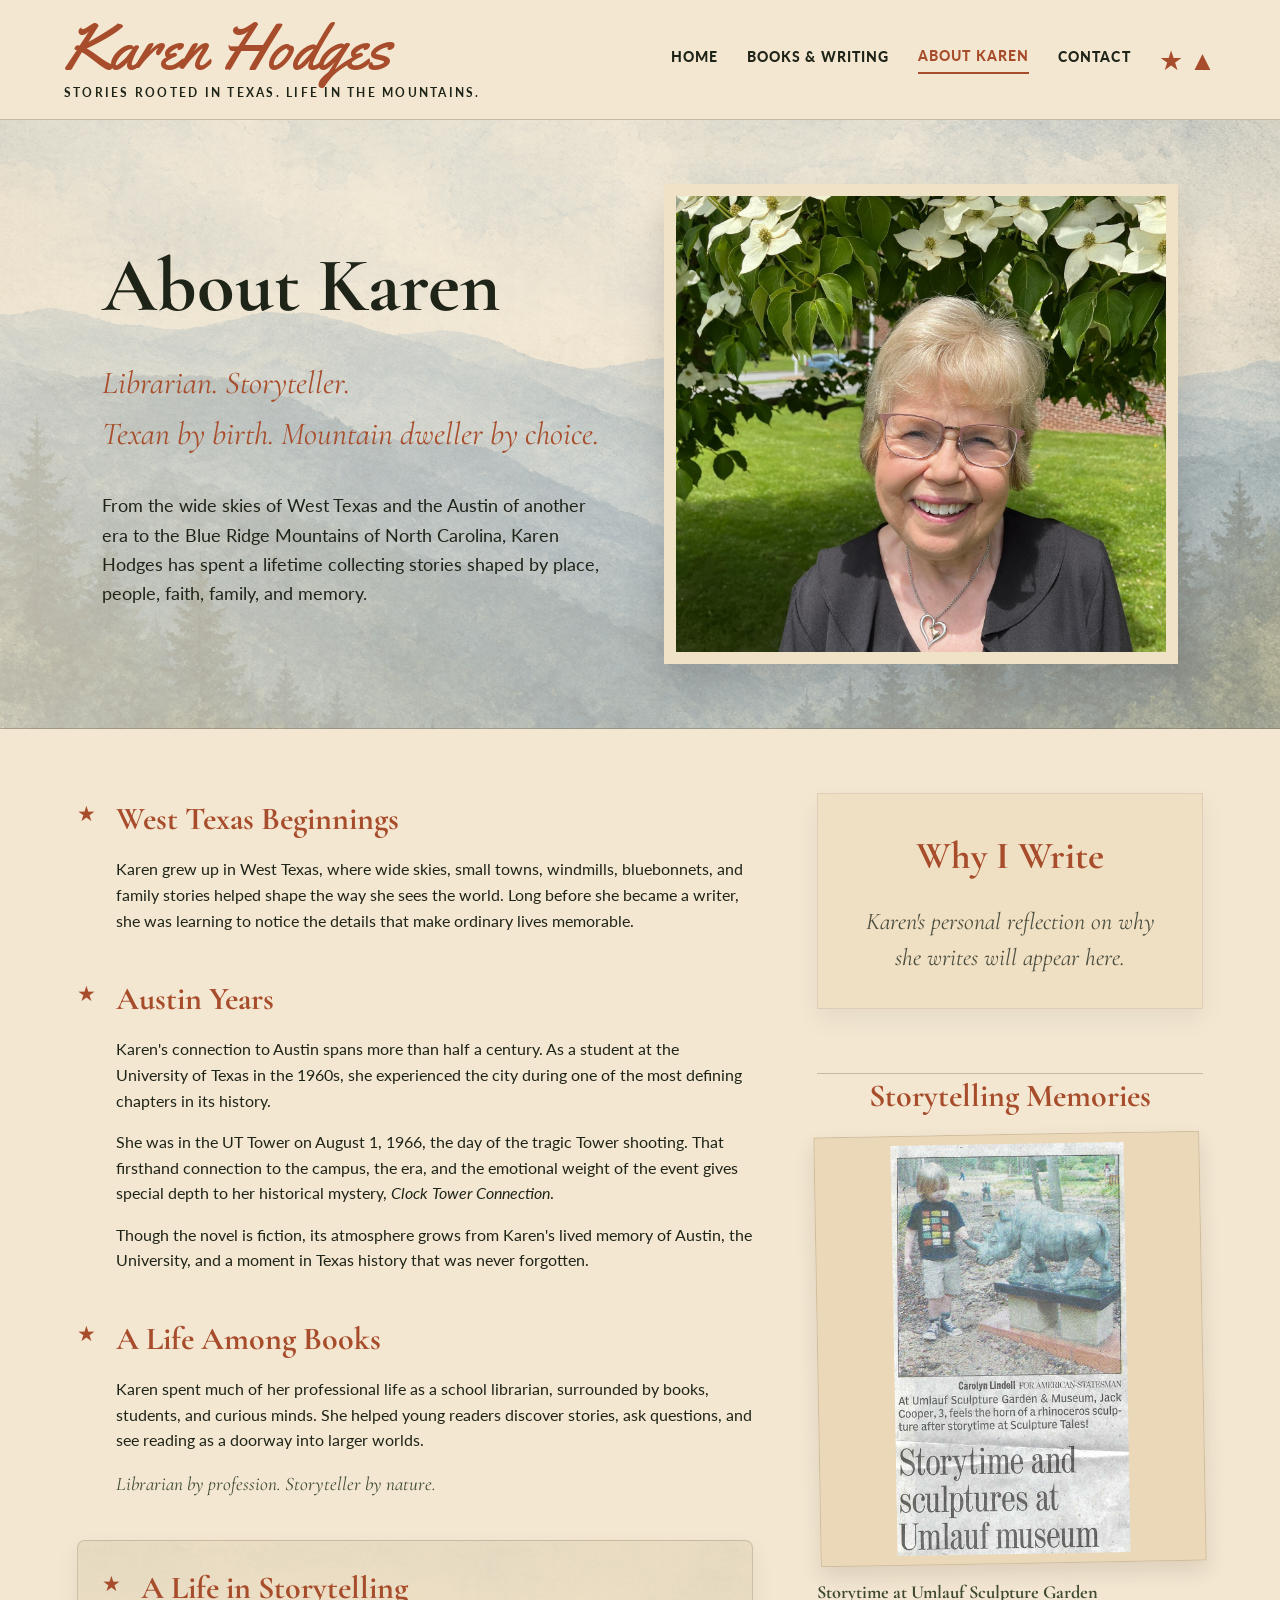
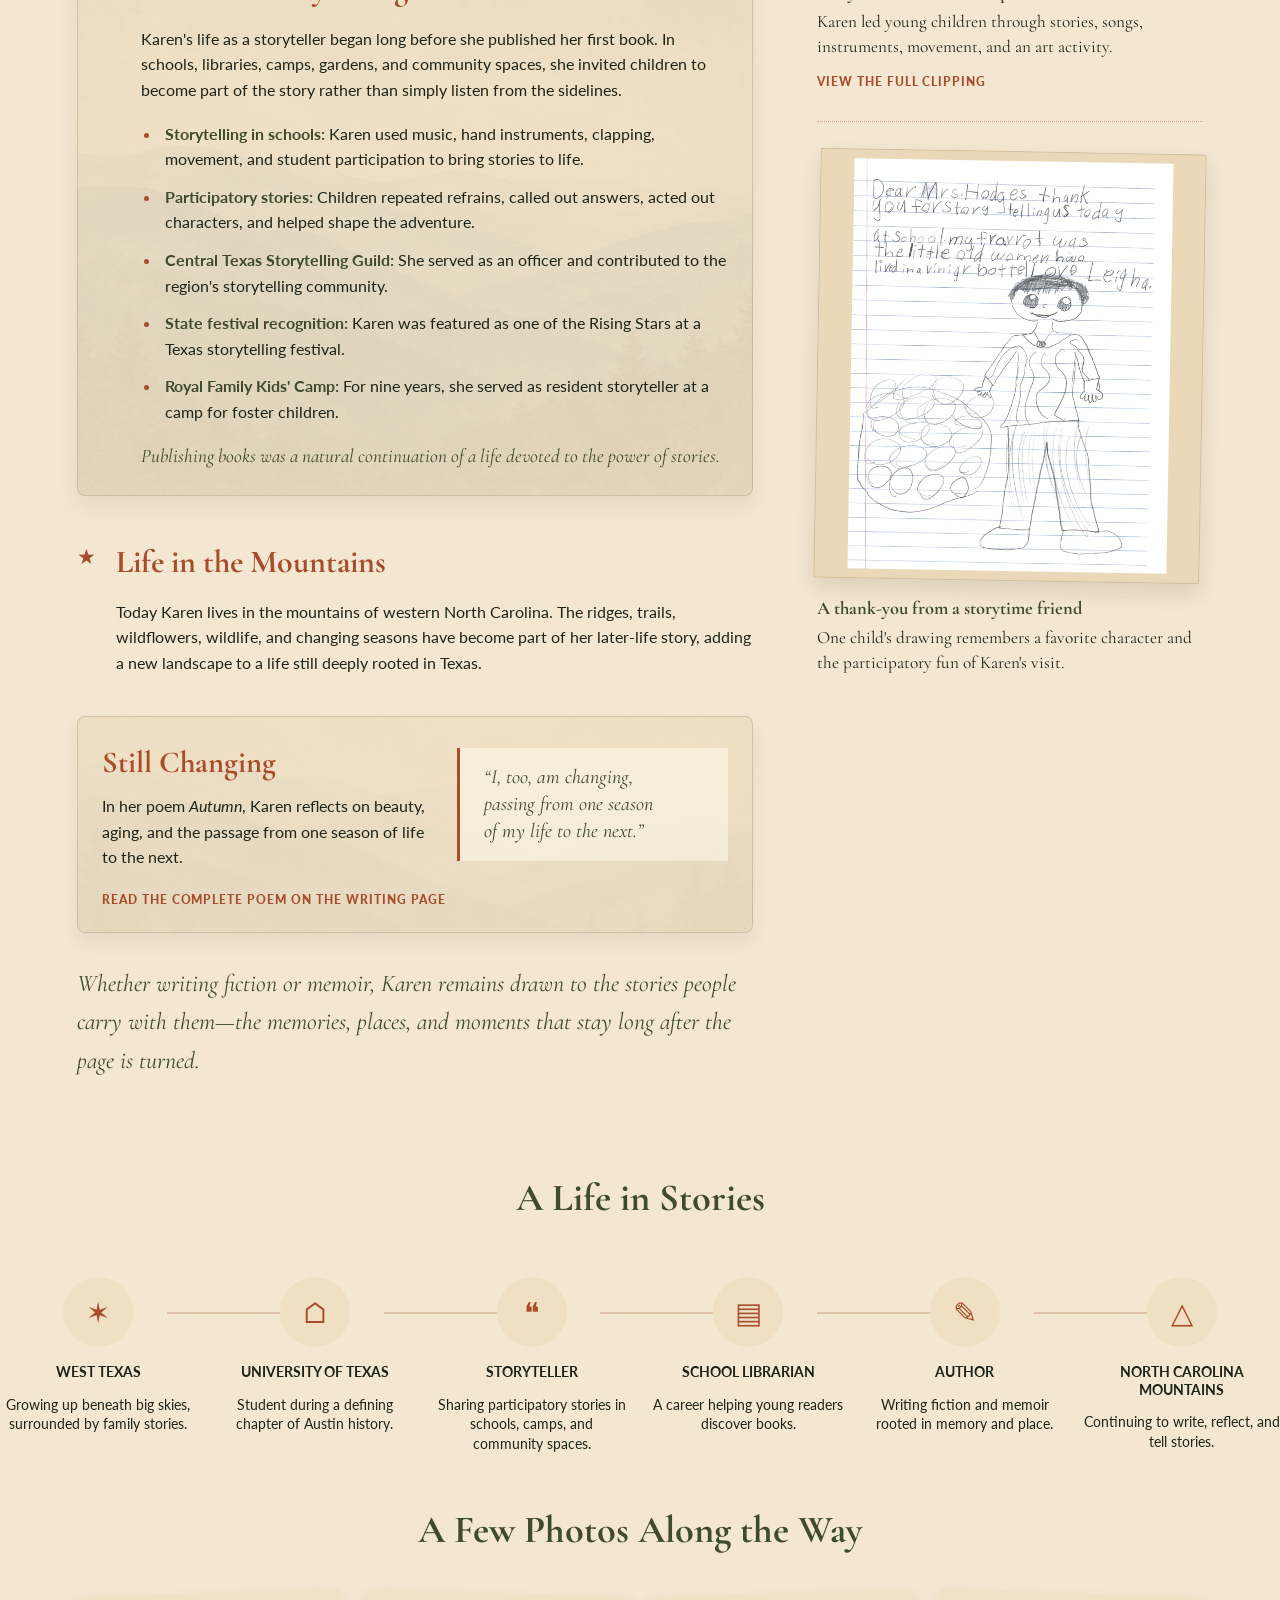
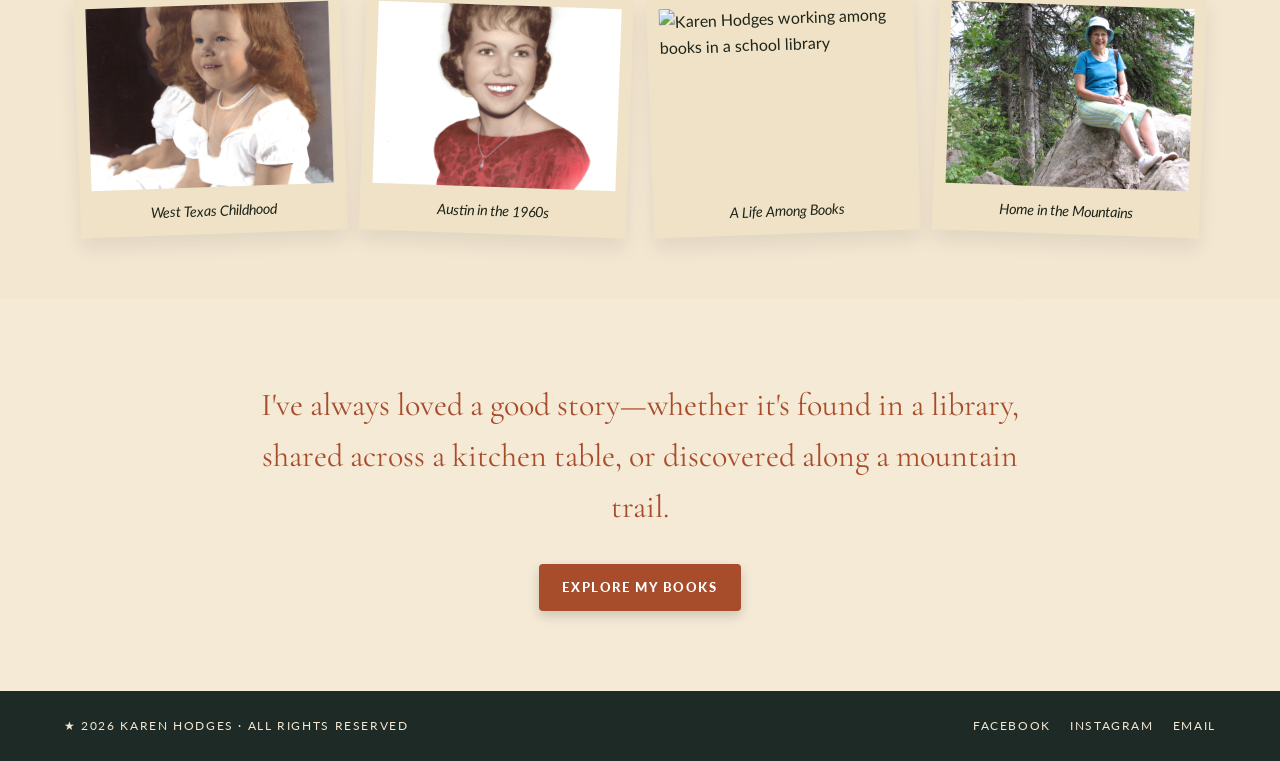
==== commit 5ca8aa45: "UpdatedWritingPage" ====
--- a/About/about.html
+++ b/About/about.html
@@ -30,13 +30,10 @@
     </button>
 
     <nav class="main-nav" id="primary-navigation" aria-label="Primary navigation">
-      <a href="../index.html">Home</a>
-      <a href="../books/">Books</a>
+      <a href="https://aikipezman-pixel.github.io/KarenHodgesSite/">Home</a>
+      <a href="https://aikipezman-pixel.github.io/KarenHodgesSite/books/">Books & Writing</a>
       <a href="./" class="active" aria-current="page">About Karen</a>
-      <a href="../writing/">Writing</a>
-      <a href="../events/">Events</a>
-      <a href="../stories/">Stories</a>
-      <a href="../contact/">Contact</a>
+      <a href="https://aikipezman-pixel.github.io/KarenHodgesSite/contact/">Contact</a>
 
       <div class="header-mark" aria-hidden="true">
         <span class="texas">★</span>
--- a/css/style.css
+++ b/css/style.css
@@ -3291,3 +3291,678 @@
     margin-bottom: 1rem;
   }
 }
+
+/* ========================================
+   BOOKMARK POEM — COMPACT HORIZONTAL STRIP
+   Overrides the earlier feature layout so the bookmark
+   supports the page rather than becoming a full section.
+======================================== */
+
+.bookmark-poem {
+  grid-template-columns: minmax(190px, 0.72fr) minmax(145px, 220px) minmax(280px, 1.45fr);
+  gap: 1.25rem 2rem;
+  align-items: center;
+  margin-top: 1.35rem;
+  margin-bottom: 1.75rem;
+  padding-top: 1.1rem;
+  padding-bottom: 1.1rem;
+  min-height: 0;
+}
+
+.bookmark-poem__heading {
+  grid-column: auto;
+  align-self: center;
+}
+
+.bookmark-poem__heading .eyebrow {
+  font-size: clamp(1.55rem, 2.2vw, 2rem);
+  line-height: 1.05;
+}
+
+.bookmark-poem__heading .section-star {
+  margin-top: 0.65rem;
+}
+
+.bookmark-poem > img {
+  grid-column: auto;
+  width: auto;
+  max-width: 100%;
+  height: 245px;
+  max-height: 245px;
+  margin: 0 auto;
+  object-fit: contain;
+}
+
+.bookmark-poem__copy {
+  grid-column: auto;
+  max-width: 560px;
+}
+
+.bookmark-poem__copy h2 {
+  margin-bottom: 0.65rem;
+  font-size: clamp(1.65rem, 2.7vw, 2.35rem);
+}
+
+@media (max-width: 900px) {
+  .bookmark-poem {
+    grid-template-columns: minmax(150px, 210px) minmax(0, 1fr);
+  }
+
+  .bookmark-poem__heading {
+    grid-column: 1 / -1;
+    text-align: center;
+  }
+
+  .bookmark-poem > img {
+    height: 220px;
+    max-height: 220px;
+  }
+}
+
+@media (max-width: 600px) {
+  .bookmark-poem {
+    grid-template-columns: 115px minmax(0, 1fr);
+    gap: 1rem 1.15rem;
+    text-align: left;
+  }
+
+  .bookmark-poem__heading {
+    grid-column: 1 / -1;
+    text-align: center;
+  }
+
+  .bookmark-poem > img {
+    width: 115px;
+    height: auto;
+    max-height: 205px;
+  }
+
+  .bookmark-poem__copy {
+    margin: 0;
+  }
+
+  .bookmark-poem__copy h2 {
+    font-size: 1.55rem;
+  }
+}
+
+/* ========================================
+   BOOKMARK POEM — COMPACT INSET FEATURE
+   Keeps the bookmark as a small interstitial card rather
+   than a full-width page section.
+======================================== */
+
+.bookmark-poem.section-shell {
+  width: calc(100% - 10%);
+  max-width: 980px;
+  grid-template-columns: minmax(165px, 0.7fr) 105px minmax(260px, 1.5fr);
+  gap: 1rem 1.5rem;
+  margin: 1rem auto 1.35rem;
+  padding: 0.8rem 1.15rem;
+  background: rgba(255, 249, 236, 0.68);
+  border: 1px solid rgba(88, 65, 39, 0.18);
+  box-shadow: 0 7px 16px rgba(65, 45, 28, 0.06);
+}
+
+.bookmark-poem__heading .eyebrow {
+  font-size: clamp(1.3rem, 1.8vw, 1.65rem);
+}
+
+.bookmark-poem__heading .section-star {
+  margin-top: 0.35rem;
+}
+
+.bookmark-poem > img {
+  width: auto;
+  height: 150px;
+  max-height: 150px;
+}
+
+.bookmark-poem__copy h2 {
+  margin: 0 0 0.35rem;
+  font-size: clamp(1.45rem, 2.2vw, 1.95rem);
+  line-height: 1.05;
+}
+
+.bookmark-poem__copy .text-link {
+  font-size: 0.72rem;
+}
+
+@media (max-width: 900px) {
+  .bookmark-poem.section-shell {
+    width: calc(100% - 12%);
+    grid-template-columns: 95px minmax(0, 1fr);
+    gap: 0.8rem 1.2rem;
+    padding: 0.85rem 1rem;
+  }
+
+  .bookmark-poem__heading {
+    grid-column: 2;
+    text-align: left;
+  }
+
+  .bookmark-poem > img {
+    grid-column: 1;
+    grid-row: 1 / span 2;
+    height: 145px;
+    max-height: 145px;
+  }
+
+  .bookmark-poem__copy {
+    grid-column: 2;
+  }
+}
+
+@media (max-width: 600px) {
+  .bookmark-poem.section-shell {
+    width: calc(100% - 12%);
+    grid-template-columns: 78px minmax(0, 1fr);
+    margin-top: 0.85rem;
+    margin-bottom: 1rem;
+    padding: 0.75rem 0.85rem;
+  }
+
+  .bookmark-poem > img {
+    width: 78px;
+    height: auto;
+    max-height: 135px;
+  }
+
+  .bookmark-poem__heading .eyebrow {
+    font-size: 1.25rem;
+  }
+
+  .bookmark-poem__copy h2 {
+    font-size: 1.35rem;
+  }
+}
+
+
+/* ========================================
+   WRITING TOOLS ROW
+   Places the process panel at three-quarters width and
+   the bookmark feature as a companion card on the right.
+======================================== */
+
+.writing-tools {
+  display: grid;
+  grid-template-columns: minmax(0, 3fr) minmax(235px, 1fr);
+  gap: 1.4rem;
+  align-items: stretch;
+  padding-top: 1.35rem;
+  padding-bottom: 1.75rem;
+}
+
+/* Neutralize the earlier standalone spacing rules. */
+.writing-tools .writing-process,
+.writing-tools .bookmark-poem {
+  width: auto;
+  max-width: none;
+  margin: 0;
+}
+
+.writing-tools .writing-process {
+  grid-column: 1;
+  display: grid;
+  grid-template-columns: minmax(170px, 0.72fr) minmax(0, 3fr);
+  gap: 1.35rem;
+  padding: 1.4rem 1.5rem;
+}
+
+.writing-tools .writing-process__intro h2 {
+  font-size: clamp(1.65rem, 2.2vw, 2.1rem);
+}
+
+.writing-tools .writing-process__intro p {
+  font-size: 0.95rem;
+}
+
+.writing-tools .writing-process__steps {
+  grid-template-columns: repeat(3, minmax(0, 1fr));
+  gap: 1.15rem 0.6rem;
+  align-content: center;
+}
+
+.writing-tools .writing-process__steps li {
+  padding: 0 0.35rem;
+}
+
+.writing-tools .writing-process__steps li::after {
+  display: none;
+}
+
+.writing-tools .process-icon {
+  width: 52px;
+  height: 52px;
+  font-size: 1.4rem;
+}
+
+.writing-tools .writing-process__steps p {
+  font-size: 0.76rem;
+}
+
+.writing-tools .bookmark-poem {
+  grid-column: 2;
+  display: flex;
+  flex-direction: column;
+  justify-content: center;
+  align-items: center;
+  gap: 0.7rem;
+  min-width: 0;
+  padding: 1.1rem 1rem;
+  text-align: center;
+  background:
+    linear-gradient(rgba(255, 249, 236, 0.88), rgba(255, 249, 236, 0.88)),
+    url("../Assets/blue-ridge-texture.png");
+  background-size: cover;
+  border: 1px solid rgba(88, 65, 39, 0.18);
+  box-shadow: 0 7px 16px rgba(65, 45, 28, 0.06);
+}
+
+.writing-tools .bookmark-poem__heading {
+  order: 1;
+}
+
+.writing-tools .bookmark-poem__heading .eyebrow {
+  font-size: clamp(1.2rem, 1.55vw, 1.5rem);
+  line-height: 1.05;
+}
+
+.writing-tools .bookmark-poem__heading .section-star {
+  margin-top: 0.25rem;
+}
+
+.writing-tools .bookmark-poem > img {
+  order: 2;
+  width: auto;
+  height: 145px;
+  max-height: 145px;
+  margin: 0;
+  object-fit: contain;
+}
+
+.writing-tools .bookmark-poem__copy {
+  order: 3;
+  max-width: 230px;
+  margin: 0;
+}
+
+.writing-tools .bookmark-poem__copy h2 {
+  margin: 0 0 0.45rem;
+  font-size: clamp(1.25rem, 1.65vw, 1.55rem);
+  line-height: 1.08;
+}
+
+.writing-tools .bookmark-poem__copy .text-link {
+  font-size: 0.68rem;
+}
+
+@media (max-width: 1050px) {
+  .writing-tools {
+    grid-template-columns: 1fr;
+  }
+
+  .writing-tools .writing-process,
+  .writing-tools .bookmark-poem {
+    grid-column: 1;
+  }
+
+  .writing-tools .bookmark-poem {
+    display: grid;
+    grid-template-columns: 105px minmax(0, 1fr);
+    grid-template-rows: auto auto;
+    text-align: left;
+  }
+
+  .writing-tools .bookmark-poem > img {
+    grid-column: 1;
+    grid-row: 1 / span 2;
+    height: 150px;
+    margin: auto;
+  }
+
+  .writing-tools .bookmark-poem__heading,
+  .writing-tools .bookmark-poem__copy {
+    grid-column: 2;
+    max-width: none;
+    text-align: left;
+  }
+}
+
+@media (max-width: 700px) {
+  .writing-tools {
+    padding-left: 6%;
+    padding-right: 6%;
+  }
+
+  .writing-tools .writing-process {
+    grid-template-columns: 1fr;
+  }
+
+  .writing-tools .writing-process__intro {
+    text-align: center;
+  }
+
+  .writing-tools .writing-process__steps {
+    grid-template-columns: repeat(2, minmax(0, 1fr));
+  }
+}
+
+@media (max-width: 480px) {
+  .writing-tools .bookmark-poem {
+    grid-template-columns: 76px minmax(0, 1fr);
+    padding: 0.85rem;
+  }
+
+  .writing-tools .bookmark-poem > img {
+    height: 125px;
+  }
+
+  .writing-tools .writing-process__steps {
+    grid-template-columns: 1fr;
+  }
+}
+
+
+/* ========================================
+   WRITING TOOLS ALIGNMENT CORRECTION
+   Locks both companion panels into the same row,
+   with the process panel left and bookmark right.
+======================================== */
+
+.writing-tools {
+  grid-template-areas: "process bookmark";
+  grid-template-columns: minmax(0, 3fr) minmax(245px, 1fr);
+  align-items: stretch;
+}
+
+.writing-tools .writing-process {
+  grid-area: process;
+  grid-column: auto;
+  grid-row: 1;
+  height: 100%;
+}
+
+.writing-tools .bookmark-poem {
+  grid-area: bookmark;
+  grid-column: auto;
+  grid-row: 1;
+  height: 100%;
+  align-self: stretch;
+}
+
+@media (max-width: 1050px) {
+  .writing-tools {
+    grid-template-areas:
+      "process"
+      "bookmark";
+    grid-template-columns: 1fr;
+  }
+
+  .writing-tools .writing-process,
+  .writing-tools .bookmark-poem {
+    grid-column: 1;
+    grid-row: auto;
+  }
+}
+
+/* ========================================
+   WRITING TOOLS — FINAL REFINEMENT
+   Shared companion-card treatment, clearer hierarchy,
+   compact spacing, and a six-step desktop sequence.
+======================================== */
+
+/* Keep the paired feature connected to the sections around it. */
+.writing-tools {
+  grid-template-columns: minmax(0, 3fr) minmax(240px, 1fr);
+  gap: 1.25rem;
+  align-items: stretch;
+  padding-top: 1rem;
+  padding-bottom: 1.5rem;
+}
+
+/* Give both panels the same visual frame. */
+.writing-tools .writing-process,
+.writing-tools .bookmark-poem {
+  min-width: 0;
+  height: 100%;
+  margin: 0;
+  border: 1px solid rgba(88, 65, 39, 0.2);
+  background:
+    linear-gradient(rgba(239, 224, 196, 0.92), rgba(239, 224, 196, 0.92)),
+    url("../Assets/blue-ridge-texture.png");
+  background-size: cover;
+  background-position: center;
+  box-shadow: 0 8px 18px rgba(65, 45, 28, 0.07);
+}
+
+/* Process panel remains dominant, but is less tall. */
+.writing-tools .writing-process {
+  display: grid;
+  grid-template-columns: minmax(165px, 0.72fr) minmax(0, 3.4fr);
+  gap: 1.15rem;
+  align-items: center;
+  padding: 1.25rem 1.35rem;
+}
+
+.writing-tools .writing-process__intro {
+  align-self: center;
+}
+
+.writing-tools .writing-process__intro h2 {
+  max-width: 190px;
+  margin: 0;
+  font-size: clamp(1.75rem, 2.35vw, 2.25rem);
+  line-height: 0.98;
+}
+
+.writing-tools .writing-process__intro h2 span {
+  display: block;
+}
+
+.writing-tools .writing-process__intro .section-star {
+  margin-top: 0.45rem;
+}
+
+.writing-tools .writing-process__intro p {
+  max-width: 220px;
+  margin: 0.65rem 0 0;
+  font-size: 0.91rem;
+  line-height: 1.45;
+}
+
+/* One clear six-stage sequence at desktop width. */
+.writing-tools .writing-process__steps {
+  display: grid;
+  grid-template-columns: repeat(6, minmax(0, 1fr));
+  gap: 0;
+  align-items: start;
+}
+
+.writing-tools .writing-process__steps li {
+  position: relative;
+  padding: 0 0.35rem;
+}
+
+.writing-tools .writing-process__steps li:not(:last-child)::after {
+  display: block;
+  content: "";
+  position: absolute;
+  top: 25px;
+  left: 72%;
+  width: 56%;
+  border-top: 1px dotted rgba(168, 77, 44, 0.48);
+}
+
+.writing-tools .process-icon {
+  width: 50px;
+  height: 50px;
+  margin-bottom: 0.55rem;
+  font-size: 1.3rem;
+}
+
+.writing-tools .writing-process__steps h3 {
+  font-size: 0.72rem;
+  letter-spacing: 0.06em;
+}
+
+.writing-tools .writing-process__steps p {
+  margin-top: 0.35rem;
+  font-size: 0.71rem;
+  line-height: 1.32;
+}
+
+/* The bookmark acts as a quiet literary sidebar. */
+.writing-tools .bookmark-poem {
+  display: flex;
+  flex-direction: column;
+  justify-content: center;
+  align-items: center;
+  gap: 0.55rem;
+  padding: 1.05rem 0.95rem;
+  text-align: center;
+  background:
+    linear-gradient(rgba(255, 249, 236, 0.78), rgba(255, 249, 236, 0.78)),
+    url("../Assets/blue-ridge-texture.png");
+  background-size: cover;
+  background-position: center;
+}
+
+.writing-tools .bookmark-poem__heading .eyebrow {
+  font-size: clamp(1.05rem, 1.3vw, 1.28rem);
+  line-height: 1.05;
+}
+
+.writing-tools .bookmark-poem__heading .section-star {
+  margin-top: 0.15rem;
+  font-size: 0.72rem;
+}
+
+.writing-tools .bookmark-poem > img {
+  width: auto;
+  height: 132px;
+  max-height: 132px;
+  margin: 0.05rem auto;
+  object-fit: contain;
+}
+
+.writing-tools .bookmark-poem__copy {
+  max-width: 210px;
+}
+
+.writing-tools .bookmark-poem__copy h2 {
+  margin: 0 0 0.35rem;
+  font-size: clamp(1.12rem, 1.45vw, 1.4rem);
+  line-height: 1.08;
+}
+
+.writing-tools .bookmark-poem__copy .text-link {
+  font-size: 0.65rem;
+  letter-spacing: 0.07em;
+}
+
+/* Medium desktop/tablet: preserve the side-by-side cards while
+   allowing the process to become two rows of three. */
+@media (max-width: 1180px) and (min-width: 901px) {
+  .writing-tools {
+    grid-template-columns: minmax(0, 2.55fr) minmax(225px, 0.95fr);
+  }
+
+  .writing-tools .writing-process {
+    grid-template-columns: minmax(155px, 0.75fr) minmax(0, 2.6fr);
+  }
+
+  .writing-tools .writing-process__steps {
+    grid-template-columns: repeat(3, minmax(0, 1fr));
+    gap: 1rem 0.4rem;
+  }
+
+  .writing-tools .writing-process__steps li::after {
+    display: none;
+  }
+}
+
+/* Stack only when the viewport genuinely becomes too narrow. */
+@media (max-width: 900px) {
+  .writing-tools {
+    grid-template-areas:
+      "process"
+      "bookmark";
+    grid-template-columns: 1fr;
+    gap: 1rem;
+  }
+
+  .writing-tools .writing-process {
+    grid-area: process;
+    grid-template-columns: minmax(155px, 0.65fr) minmax(0, 2.35fr);
+  }
+
+  .writing-tools .writing-process__steps {
+    grid-template-columns: repeat(3, minmax(0, 1fr));
+    gap: 1rem 0.5rem;
+  }
+
+  .writing-tools .writing-process__steps li::after {
+    display: none;
+  }
+
+  .writing-tools .bookmark-poem {
+    grid-area: bookmark;
+    display: grid;
+    grid-template-columns: 95px minmax(0, 1fr);
+    grid-template-rows: auto auto;
+    gap: 0.3rem 1rem;
+    text-align: left;
+  }
+
+  .writing-tools .bookmark-poem > img {
+    grid-column: 1;
+    grid-row: 1 / span 2;
+    height: 135px;
+  }
+
+  .writing-tools .bookmark-poem__heading,
+  .writing-tools .bookmark-poem__copy {
+    grid-column: 2;
+    max-width: none;
+    text-align: left;
+  }
+}
+
+@media (max-width: 650px) {
+  .writing-tools {
+    padding-top: 0.8rem;
+    padding-bottom: 1.2rem;
+  }
+
+  .writing-tools .writing-process {
+    grid-template-columns: 1fr;
+    padding: 1.15rem;
+  }
+
+  .writing-tools .writing-process__intro,
+  .writing-tools .writing-process__intro h2,
+  .writing-tools .writing-process__intro p {
+    max-width: none;
+    text-align: center;
+  }
+
+  .writing-tools .writing-process__steps {
+    grid-template-columns: repeat(2, minmax(0, 1fr));
+  }
+}
+
+@media (max-width: 430px) {
+  .writing-tools .writing-process__steps {
+    grid-template-columns: 1fr;
+  }
+
+  .writing-tools .bookmark-poem {
+    grid-template-columns: 76px minmax(0, 1fr);
+    padding: 0.8rem;
+  }
+
+  .writing-tools .bookmark-poem > img {
+    height: 118px;
+  }
+}
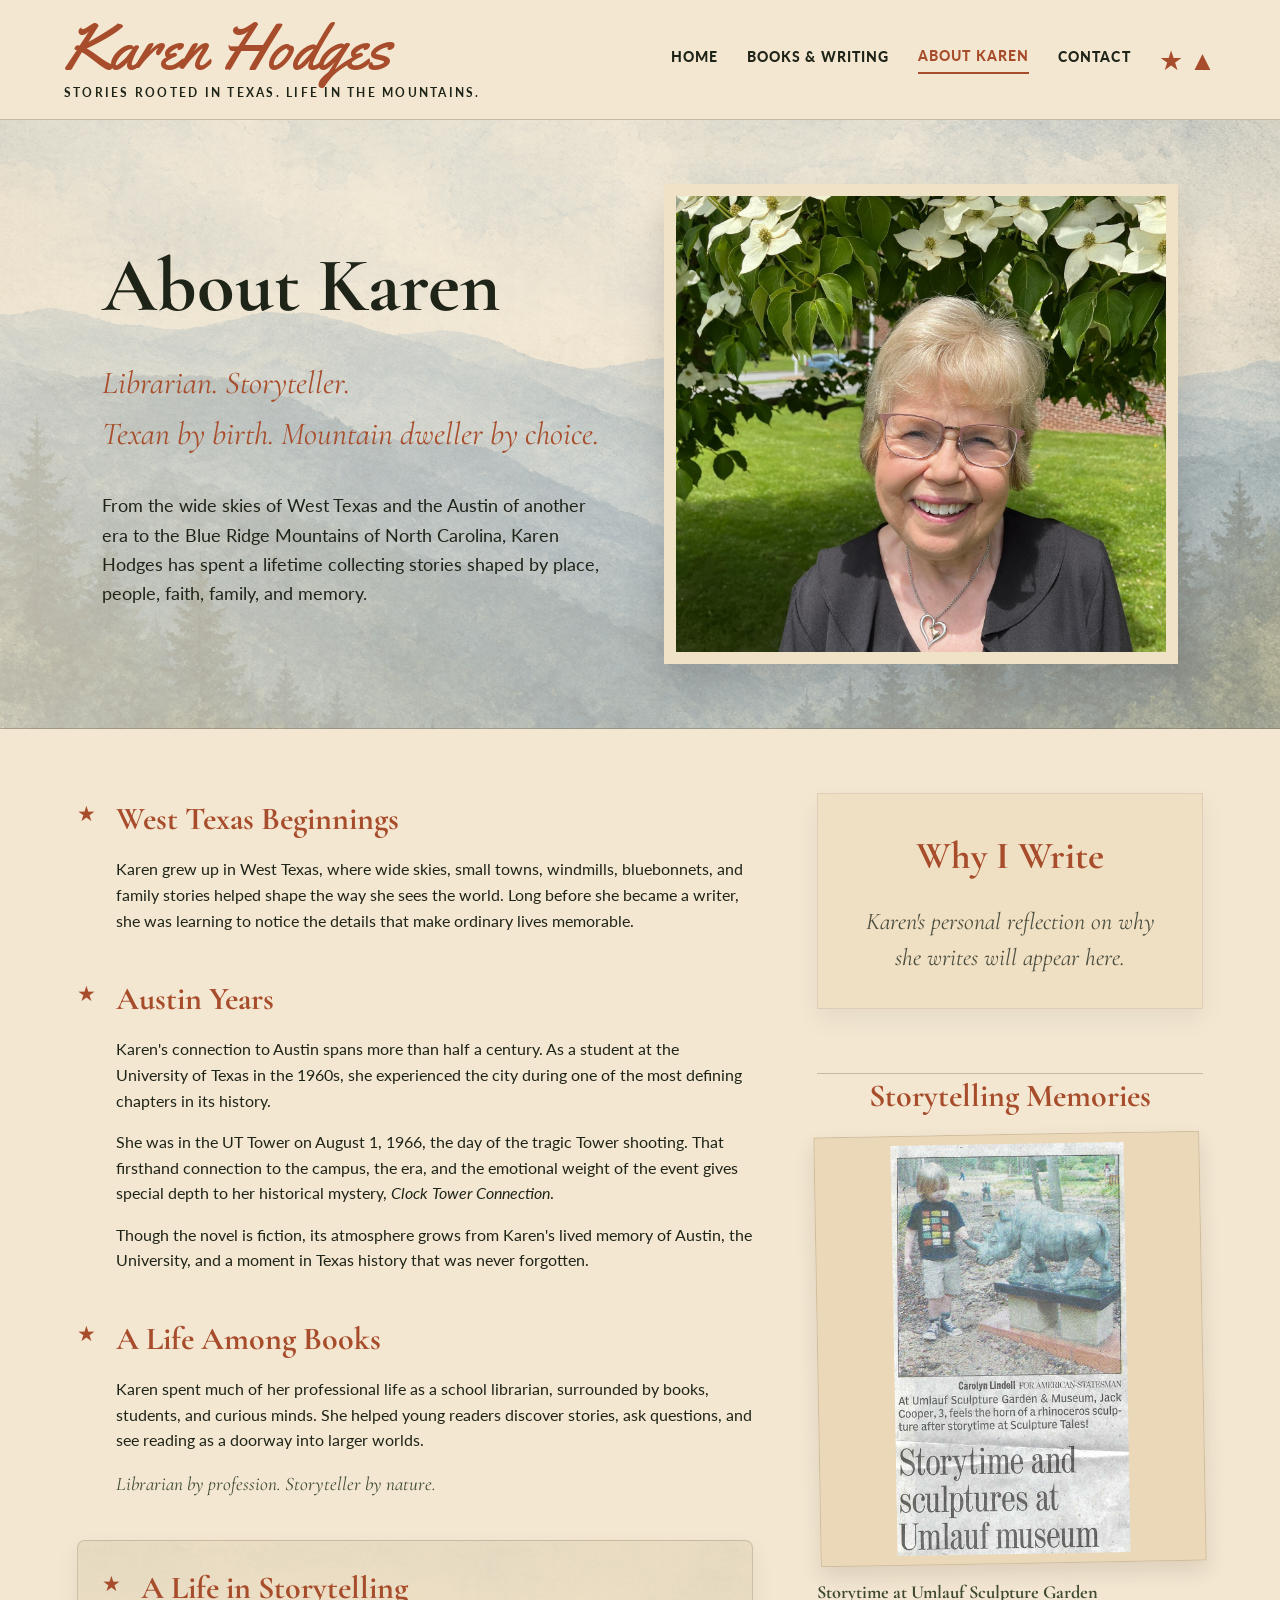
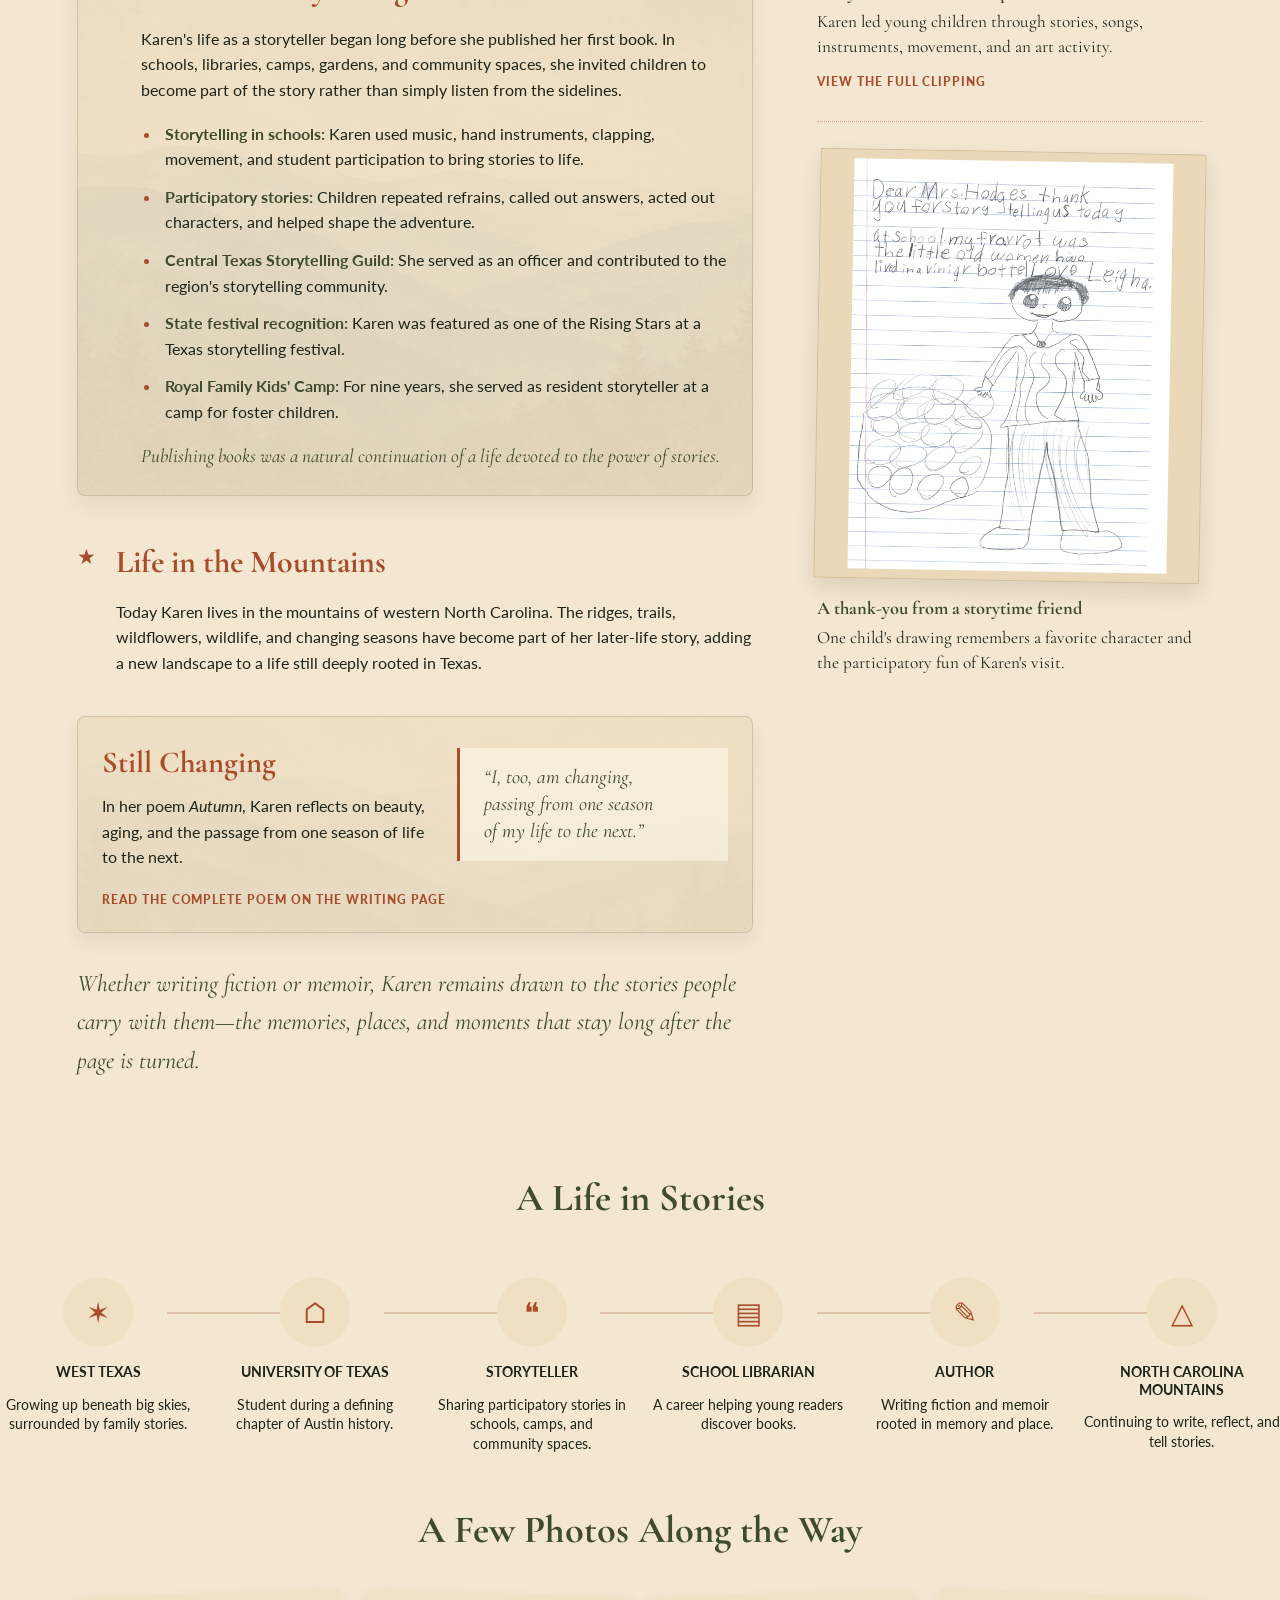
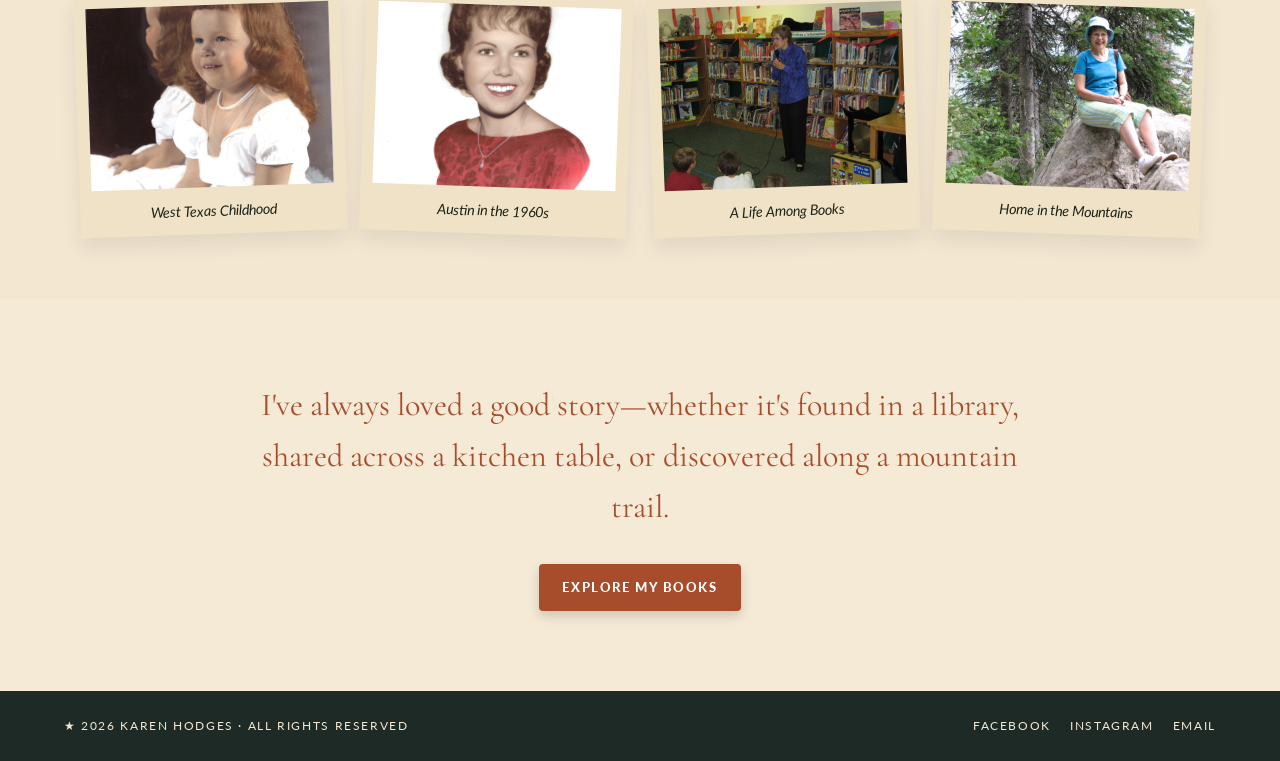
==== commit ed236912: "WritingPageTweaks" ====
--- a/About/about.html
+++ b/About/about.html
@@ -31,7 +31,7 @@
 
     <nav class="main-nav" id="primary-navigation" aria-label="Primary navigation">
       <a href="https://aikipezman-pixel.github.io/KarenHodgesSite/">Home</a>
-      <a href="https://aikipezman-pixel.github.io/KarenHodgesSite/books/">Books & Writing</a>
+      <a href="https://aikipezman-pixel.github.io/KarenHodgesSite/Writing/writing.html">Books & Writing</a>
       <a href="./" class="active" aria-current="page">About Karen</a>
       <a href="https://aikipezman-pixel.github.io/KarenHodgesSite/contact/">Contact</a>
 
@@ -340,7 +340,7 @@
 
         <figure>
           <img
-            src="../Assets/karen-storytelling-with-children.jpg"
+            src="../Assets/karen-storytelling-with-children.JPG"
             alt="Karen Hodges working among books in a school library"
           />
           <figcaption>A Life Among Books</figcaption>
--- a/css/style.css
+++ b/css/style.css
@@ -1207,7 +1207,6 @@
 .site-header__inner {
   width: 100%;
   display: flex;
-  justify-content: space-between;
   align-items: center;
   gap: 2rem;
   padding: 1rem 5%;
@@ -1218,6 +1217,10 @@
   flex-direction: column;
   color: inherit;
   text-decoration: none;
+}
+
+.writing-page .primary-nav {
+  margin-left: auto;
 }
 
 .site-brand__name {
@@ -1264,8 +1267,10 @@
 .site-mark {
   display: grid;
   place-items: center;
+  flex: 0 0 auto;
   width: 48px;
   height: 48px;
+  margin-left: 1rem;
   color: var(--rust);
   font-size: 1.8rem;
 }
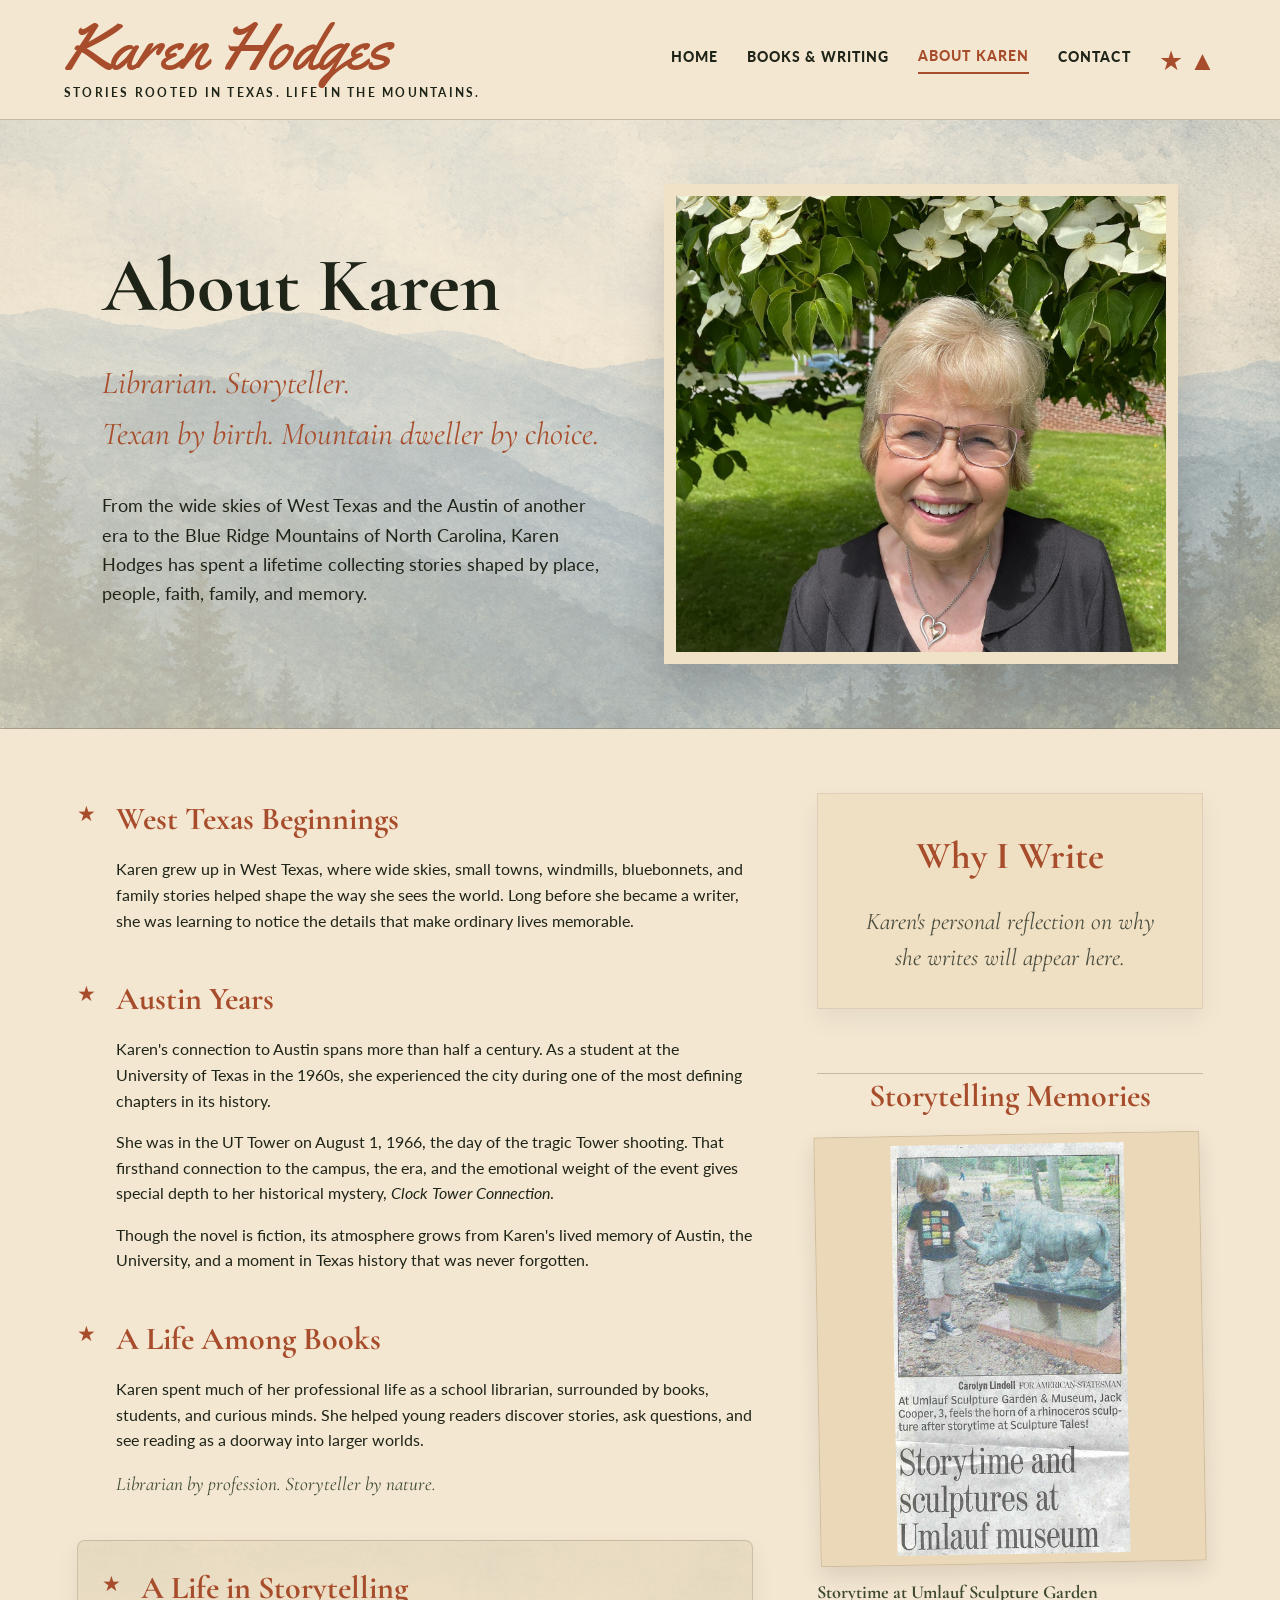
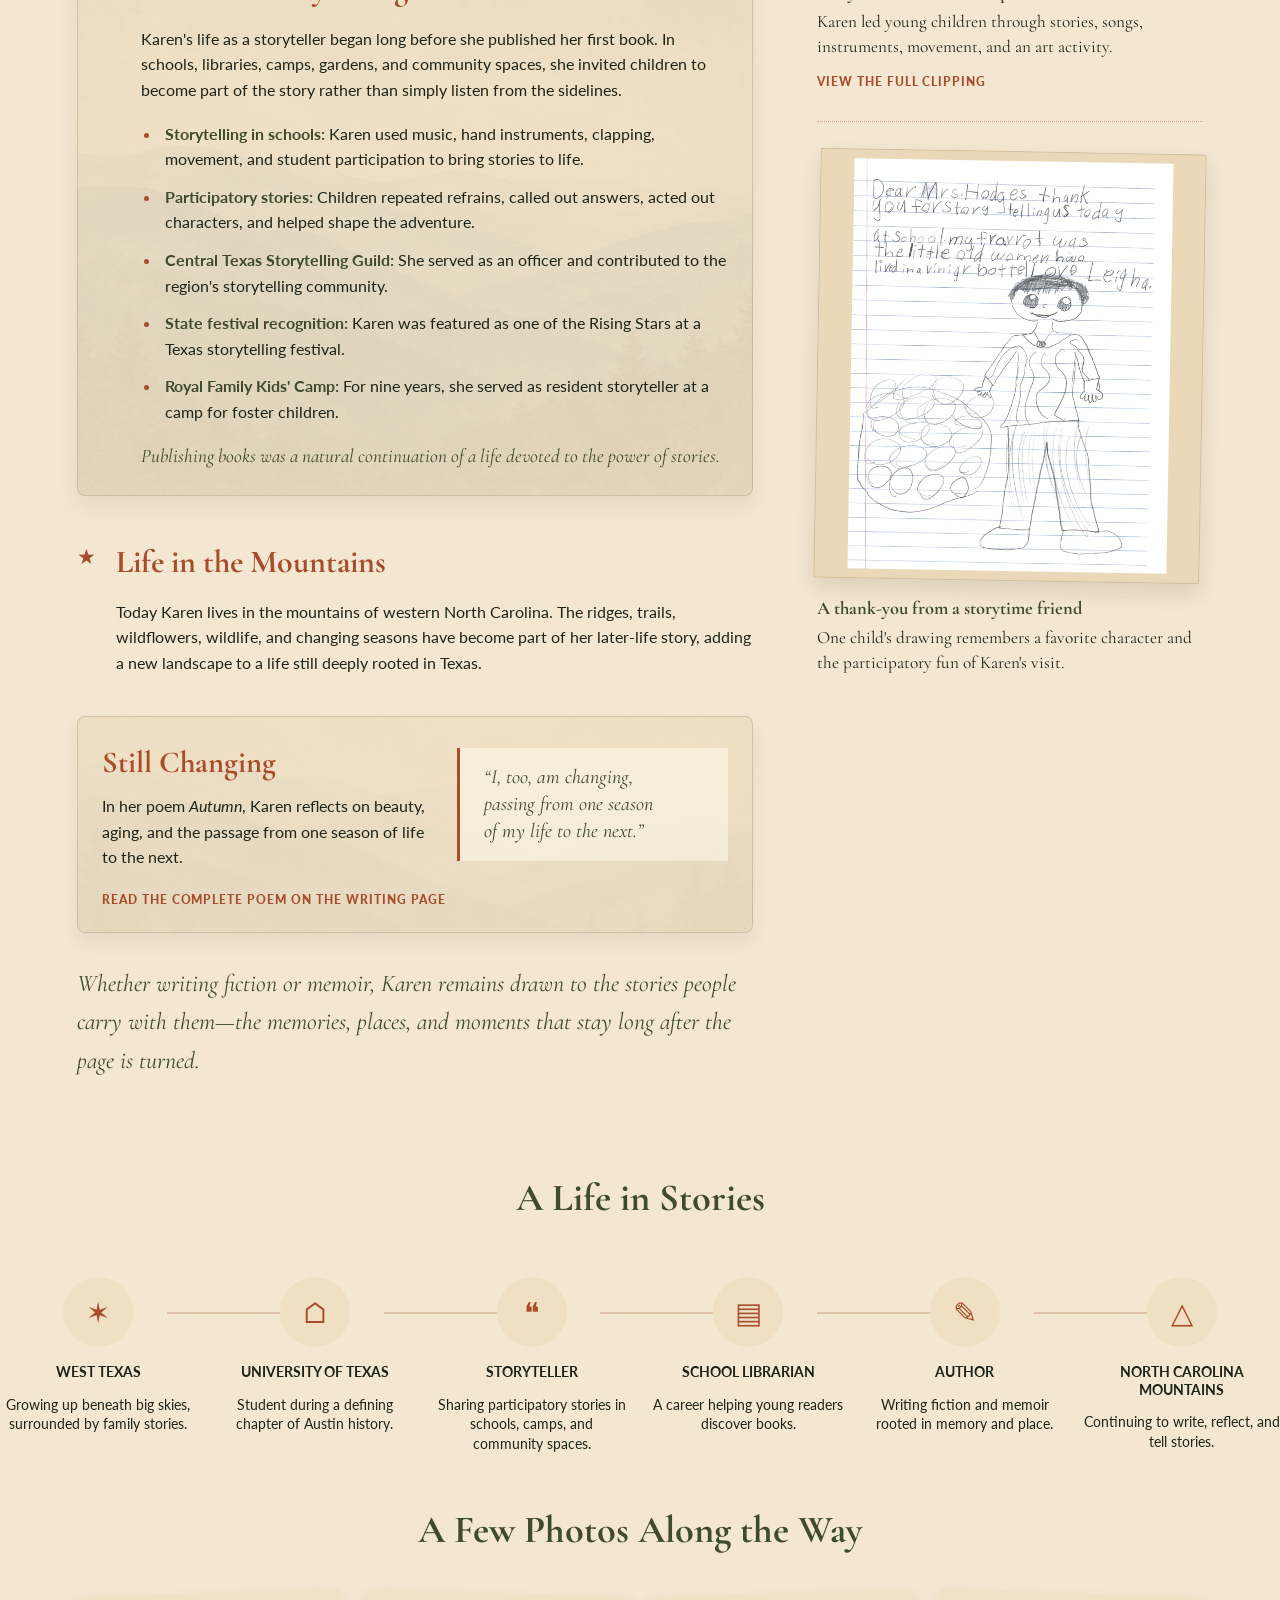
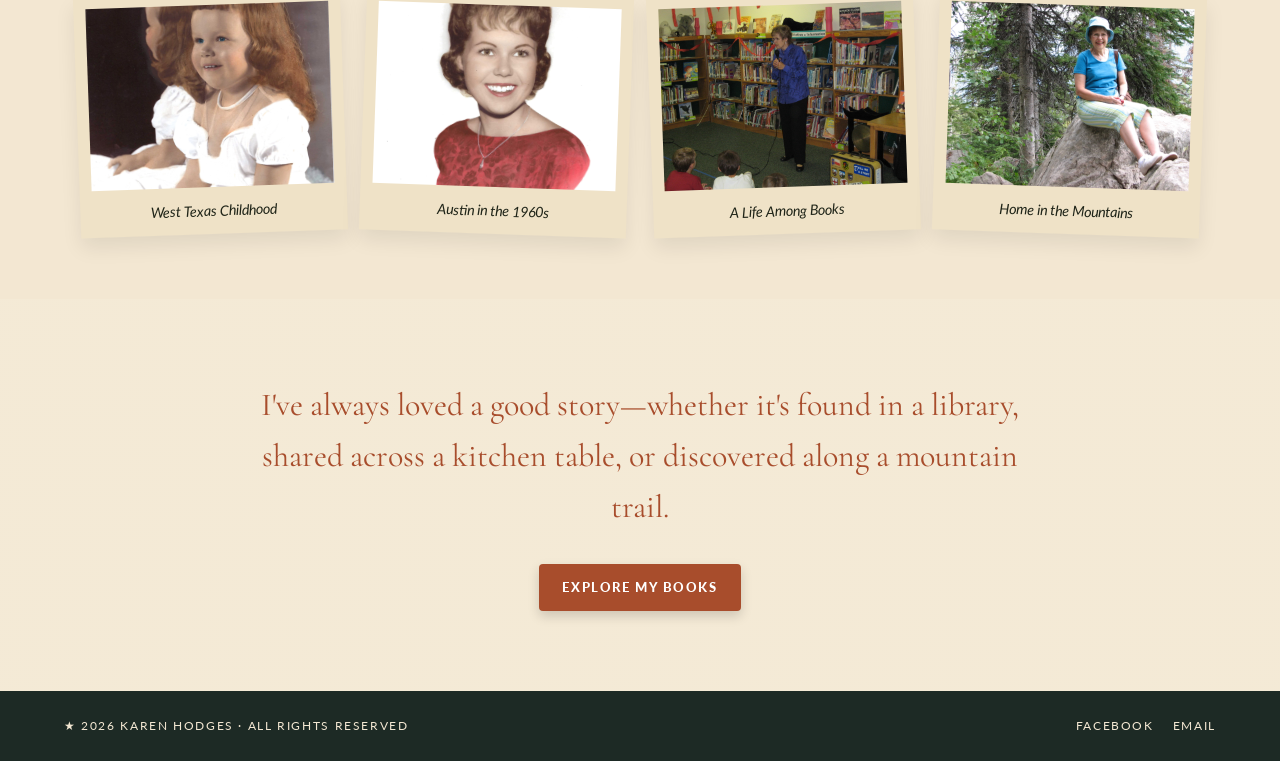
==== commit 8990b0cc: "ComingSoonAdded" ====
--- a/About/about.html
+++ b/About/about.html
@@ -33,7 +33,7 @@
       <a href="https://aikipezman-pixel.github.io/KarenHodgesSite/">Home</a>
       <a href="https://aikipezman-pixel.github.io/KarenHodgesSite/Writing/writing.html">Books & Writing</a>
       <a href="./" class="active" aria-current="page">About Karen</a>
-      <a href="https://aikipezman-pixel.github.io/KarenHodgesSite/contact/">Contact</a>
+      <a href="https://aikipezman-pixel.github.io/KarenHodgesSite/Contact/contact-index.html">Contact</a>
 
       <div class="header-mark" aria-hidden="true">
         <span class="texas">★</span>
@@ -362,18 +362,17 @@
         I've always loved a good story—whether it's found in a library,
         shared across a kitchen table, or discovered along a mountain trail.
       </p>
-      <a href="../books/" class="btn btn-rust">Explore My Books</a>
+      <a href="http://windypointstories.com/Writing/writing.html" class="btn btn-rust">Explore My Books</a>
     </section>
 
   </main>
-
   <footer class="site-footer">
     <p>★ 2026 Karen Hodges · All Rights Reserved</p>
-    <div class="footer-links">
-      <a href="#" aria-label="Karen Hodges on Facebook">Facebook</a>
-      <a href="#" aria-label="Karen Hodges on Instagram">Instagram</a>
-      <a href="mailto:hello@example.com" aria-label="Email Karen Hodges">Email</a>
-    </div>
+
+    <nav class="footer-links" aria-label="Social media and contact links">
+      <a href="https://www.facebook.com/karen.hodges.581">Facebook</a>
+      <a href="windypointstories@yahoo.com">Email</a>
+    </nav>
   </footer>
 
   <script src="../script.js"></script>
